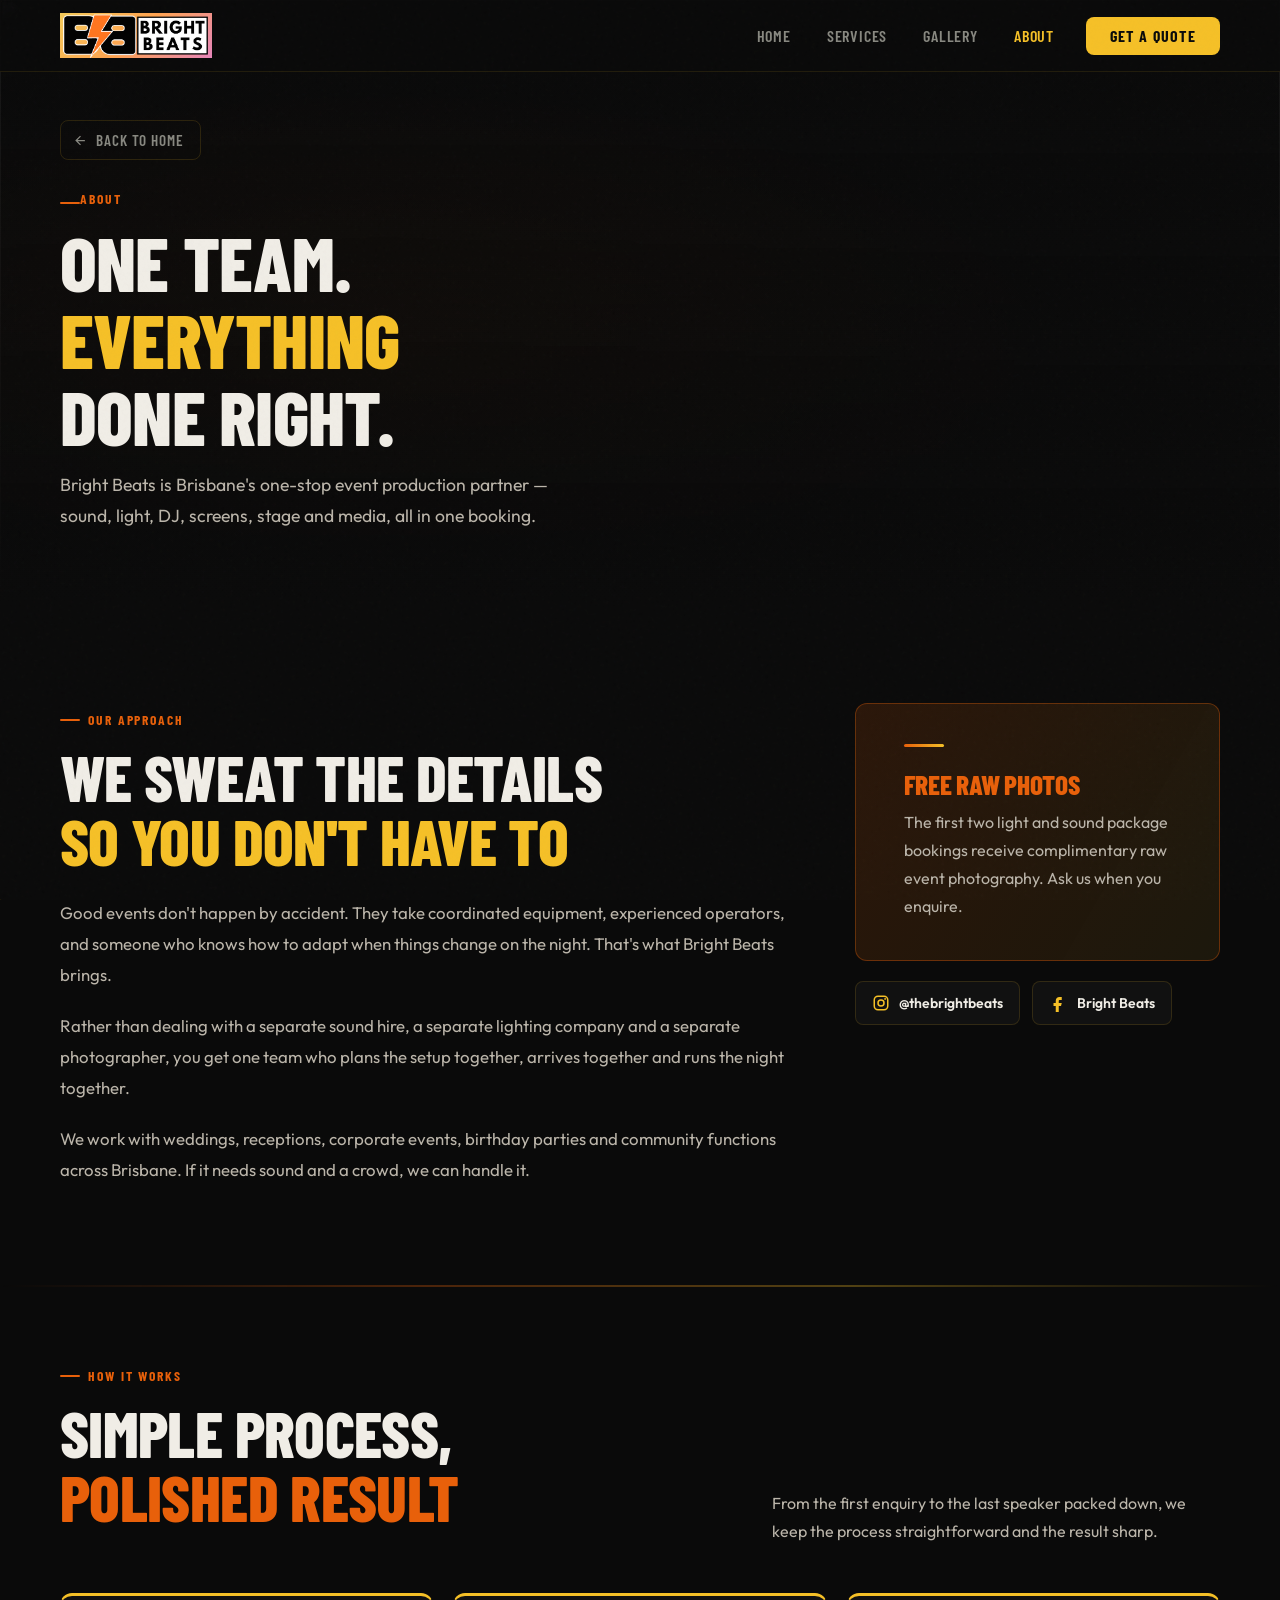
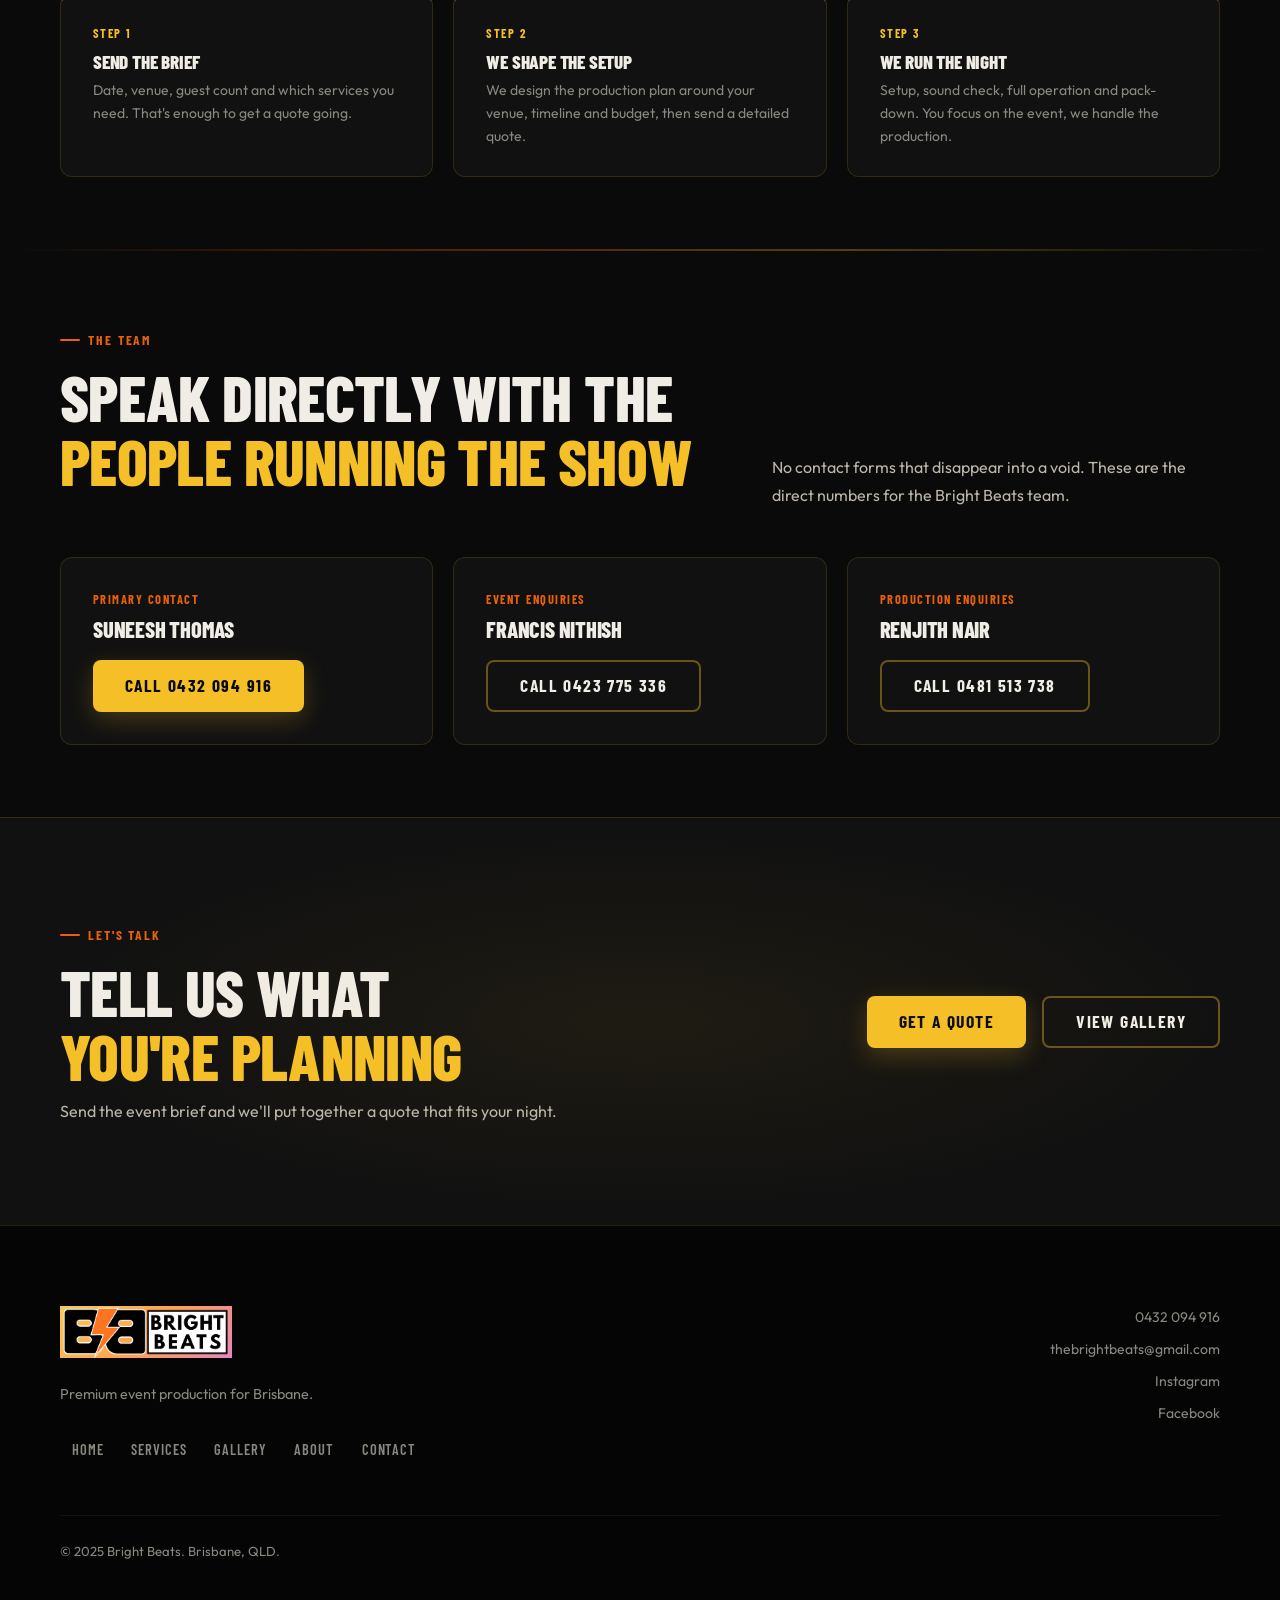
==== about/index.html @ 79ff1296 "YELLOW REVAMP" ====
<!doctype html>
<html lang="en-AU">
<head>
  <meta charset="utf-8">
  <meta name="viewport" content="width=device-width, initial-scale=1">
  <title>About | Bright Beats</title>
  <meta name="description" content="About Bright Beats — Brisbane's premium event production team for sound, lighting, DJ, LED screens, stage decoration, photo and video.">
  <meta property="og:title" content="About Bright Beats">
  <meta property="og:url" content="https://brightbeats.walterck.com/about/">
  <link rel="canonical" href="https://brightbeats.walterck.com/about/">
  <link rel="icon" href="../images/logo-square.png">
  <link rel="preconnect" href="https://fonts.googleapis.com">
  <link rel="preconnect" href="https://fonts.gstatic.com" crossorigin>
  <link href="https://fonts.googleapis.com/css2?family=Barlow+Condensed:ital,wght@0,600;0,700;0,800;1,700&family=Outfit:wght@400;500;600&display=swap" rel="stylesheet">
  <link rel="stylesheet" href="../styles.css">
</head>
<body>

  <canvas id="ambient-canvas" aria-hidden="true"></canvas>

  <nav class="site-nav" aria-label="Main navigation">
    <div class="shell nav-inner">
      <a class="nav-logo" href="/">
        <img src="../images/logo-wide.png" alt="Bright Beats" loading="eager">
      </a>
      <div class="nav-links" id="navLinks">
        <a href="/">Home</a>
        <a href="/services/">Services</a>
        <a href="/gallery/">Gallery</a>
        <a href="/about/">About</a>
        <a href="/contact/" class="nav-cta">Get a Quote</a>
      </div>
      <button class="nav-hamburger" id="navHam" aria-label="Toggle menu" aria-expanded="false" aria-controls="navLinks">
        <span></span><span></span><span></span>
      </button>
    </div>
  </nav>

  <main>

    <section class="page-hero">
      <div class="page-hero-bg">
        <!-- Stage decoration warm candlelit -->
        <img src="https://images.unsplash.com/photo-1519671482749-fd09be7ccebf?w=1920&q=80&auto=format&fit=crop" alt="" width="1920" height="1080" loading="eager">
      </div>
      <div class="shell page-hero-content">
        <a href="/" class="back-link">
          <svg viewBox="0 0 24 24" fill="none" stroke="currentColor" stroke-width="2"><path d="M19 12H5M12 5l-7 7 7 7"/></svg>
          Back to Home
        </a>
        <span class="eyebrow" style="margin-top:1.75rem; display:block;">About</span>
        <h1>One Team.<br><span class="accent-gold">Everything</span><br>Done Right.</h1>
        <p>Bright Beats is Brisbane's one-stop event production partner — sound, light, DJ, screens, stage and media, all in one booking.</p>
      </div>
    </section>

    <!-- STORY -->
    <section class="section">
      <div class="shell">
        <div style="display:grid; grid-template-columns: minmax(0,1fr) minmax(300px,0.5fr); gap:4rem; align-items:start;">
          <div class="about-story reveal">
            <span class="eyebrow">Our Approach</span>
            <h2 style="margin-bottom:1.5rem;">We Sweat the Details<br><span class="accent-gold">So You Don't Have To</span></h2>
            <p style="margin-bottom:1.25rem;">Good events don't happen by accident. They take coordinated equipment, experienced operators, and someone who knows how to adapt when things change on the night. That's what Bright Beats brings.</p>
            <p style="margin-bottom:1.25rem;">Rather than dealing with a separate sound hire, a separate lighting company and a separate photographer, you get one team who plans the setup together, arrives together and runs the night together.</p>
            <p>We work with weddings, receptions, corporate events, birthday parties and community functions across Brisbane. If it needs sound and a crowd, we can handle it.</p>
          </div>
          <div class="reveal" style="--delay:100ms">
            <div class="offer-banner">
              <div class="divider"></div>
              <h3>Free Raw Photos</h3>
              <p>The first two light and sound package bookings receive complimentary raw event photography. Ask us when you enquire.</p>
            </div>
            <div class="social-links" style="margin-top:1.25rem;">
              <a href="https://www.instagram.com/thebrightbeats/" class="social-link" target="_blank" rel="noopener">
                <svg viewBox="0 0 24 24" fill="none" stroke="currentColor" stroke-width="2"><rect x="3" y="3" width="18" height="18" rx="5"/><circle cx="12" cy="12" r="4"/><circle cx="17.5" cy="6.5" r="1.2" fill="currentColor" stroke="none"/></svg>
                @thebrightbeats
              </a>
              <a href="https://www.facebook.com/profile.php?id=61575428434276" class="social-link" target="_blank" rel="noopener">
                <svg viewBox="0 0 24 24" fill="currentColor"><path d="M14 8h3V4h-3c-3 0-5 2-5 5v3H6v4h3v8h4v-8h3l1-4h-4V9c0-.6.4-1 1-1Z"/></svg>
                Bright Beats
              </a>
            </div>
          </div>
        </div>
      </div>
    </section>

    <div class="section-strip"></div>

    <!-- HOW WE WORK -->
    <section class="section section-tight">
      <div class="shell">
        <div class="section-head reveal">
          <div>
            <span class="eyebrow">How It Works</span>
            <h2>Simple Process,<br><span class="accent-orange">Polished Result</span></h2>
          </div>
          <p>From the first enquiry to the last speaker packed down, we keep the process straightforward and the result sharp.</p>
        </div>
        <div class="brief-grid">
          <div class="brief-card reveal" style="--delay:0ms">
            <div class="label">Step 1</div>
            <h3>Send the Brief</h3>
            <p>Date, venue, guest count and which services you need. That's enough to get a quote going.</p>
          </div>
          <div class="brief-card reveal" style="--delay:80ms">
            <div class="label">Step 2</div>
            <h3>We Shape the Setup</h3>
            <p>We design the production plan around your venue, timeline and budget, then send a detailed quote.</p>
          </div>
          <div class="brief-card reveal" style="--delay:160ms">
            <div class="label">Step 3</div>
            <h3>We Run the Night</h3>
            <p>Setup, sound check, full operation and pack-down. You focus on the event, we handle the production.</p>
          </div>
        </div>
      </div>
    </section>

    <div class="section-strip"></div>

    <!-- TEAM -->
    <section class="section section-tight">
      <div class="shell">
        <div class="section-head reveal">
          <div>
            <span class="eyebrow">The Team</span>
            <h2>Speak Directly With the<br><span class="accent-gold">People Running the Show</span></h2>
          </div>
          <p>No contact forms that disappear into a void. These are the direct numbers for the Bright Beats team.</p>
        </div>
        <div class="team-grid">
          <div class="team-card reveal" style="--delay:0ms">
            <div class="label">Primary Contact</div>
            <h3>Suneesh Thomas</h3>
            <a href="tel:0432094916" class="btn btn-primary">Call 0432 094 916</a>
          </div>
          <div class="team-card reveal" style="--delay:80ms">
            <div class="label">Event Enquiries</div>
            <h3>Francis Nithish</h3>
            <a href="tel:0423775336" class="btn btn-outline">Call 0423 775 336</a>
          </div>
          <div class="team-card reveal" style="--delay:160ms">
            <div class="label">Production Enquiries</div>
            <h3>Renjith Nair</h3>
            <a href="tel:0481513738" class="btn btn-outline">Call 0481 513 738</a>
          </div>
        </div>
      </div>
    </section>

    <div class="cta-band">
      <div class="shell cta-inner reveal">
        <div>
          <span class="eyebrow">Let's Talk</span>
          <h2>Tell Us What<br><span class="accent-gold">You're Planning</span></h2>
          <p>Send the event brief and we'll put together a quote that fits your night.</p>
        </div>
        <div class="cta-actions">
          <a href="/contact/" class="btn btn-primary">Get a Quote</a>
          <a href="/gallery/" class="btn btn-outline">View Gallery</a>
        </div>
      </div>
    </div>

  </main>

  <footer class="site-footer">
    <div class="shell">
      <div class="footer-inner">
        <div>
          <div class="footer-logo-wrap">
            <img src="../images/logo-wide.png" alt="Bright Beats" loading="lazy">
          </div>
          <p class="footer-tagline">Premium event production for Brisbane.</p>
          <nav class="footer-nav" aria-label="Footer navigation">
            <a href="/">Home</a>
            <a href="/services/">Services</a>
            <a href="/gallery/">Gallery</a>
            <a href="/about/">About</a>
            <a href="/contact/">Contact</a>
          </nav>
        </div>
        <div class="footer-right">
          <a href="tel:0432094916">0432 094 916</a>
          <a href="mailto:thebrightbeats@gmail.com">thebrightbeats@gmail.com</a>
          <a href="https://www.instagram.com/thebrightbeats/" target="_blank" rel="noopener">Instagram</a>
          <a href="https://www.facebook.com/profile.php?id=61575428434276" target="_blank" rel="noopener">Facebook</a>
        </div>
      </div>
      <div class="footer-bottom">
        <p>© 2025 Bright Beats. Brisbane, QLD.</p>
      </div>
    </div>
  </footer>

  <script src="../script.js" defer></script>
</body>
</html>
---- styles.css ----
/* =========================================================
   Bright Beats — Global Styles
   Palette: near-black · gold #F5C027 · orange #E8600A · white
   Fonts: Barlow Condensed (display) + Outfit (body)
   ========================================================= */

/* ── Tokens ── */
:root {
  --bg:           #0a0a0a;
  --bg-card:      #111111;
  --bg-raised:    #1a1a1a;
  --gold:         #F5C027;
  --gold-dim:     rgba(245, 192, 39, 0.12);
  --gold-glow:    rgba(245, 192, 39, 0.22);
  --gold-mid:     rgba(245, 192, 39, 0.4);
  --orange:       #E8600A;
  --orange-dim:   rgba(232, 96, 10, 0.12);
  --orange-glow:  rgba(232, 96, 10, 0.28);
  --text:         #F0EDE6;
  --text-muted:   #888880;
  --text-light:   #BBB5AA;
  --border:       rgba(245, 192, 39, 0.14);
  --border-hi:    rgba(245, 192, 39, 0.38);
  --shadow:       0 24px 60px rgba(0, 0, 0, 0.7);
  --radius:       12px;
  --nav-h:        72px;
  color-scheme:   dark;
}

/* ── Reset ── */
*, *::before, *::after { box-sizing: border-box; margin: 0; padding: 0; }

html {
  scroll-behavior: smooth;
  overflow-x: hidden;
  scrollbar-width: thin;
  scrollbar-color: var(--gold-mid) transparent;
}
html::-webkit-scrollbar { width: 5px; }
html::-webkit-scrollbar-track { background: transparent; }
html::-webkit-scrollbar-thumb { background: var(--gold-mid); border-radius: 99px; }

body {
  min-height: 100vh;
  color: var(--text);
  background: var(--bg);
  font-family: 'Outfit', system-ui, sans-serif;
  font-size: 1rem;
  line-height: 1.6;
  -webkit-font-smoothing: antialiased;
  overflow-x: hidden;
}

img { display: block; max-width: 100%; }
a { color: inherit; text-decoration: none; }
button { font: inherit; cursor: pointer; border: none; background: none; }

/* ── Noise Texture Overlay ── */
body::before {
  content: '';
  position: fixed;
  inset: 0;
  background-image: url("data:image/svg+xml,%3Csvg viewBox='0 0 256 256' xmlns='http://www.w3.org/2000/svg'%3E%3Cfilter id='noise'%3E%3CfeTurbulence type='fractalNoise' baseFrequency='0.9' numOctaves='4' stitchTiles='stitch'/%3E%3C/filter%3E%3Crect width='100%25' height='100%25' filter='url(%23noise)' opacity='0.04'/%3E%3C/svg%3E");
  pointer-events: none;
  z-index: 9999;
  opacity: 0.5;
}

/* ── Layout ── */
.shell {
  width: min(100% - 3rem, 1160px);
  margin-inline: auto;
}

/* ── Navigation ── */
.site-nav {
  position: fixed;
  top: 0; left: 0; right: 0;
  z-index: 900;
  height: var(--nav-h);
  background: rgba(10, 10, 10, 0.85);
  backdrop-filter: blur(20px);
  -webkit-backdrop-filter: blur(20px);
  border-bottom: 1px solid rgba(245, 192, 39, 0.1);
  transition: background 0.3s, border-color 0.3s;
}
.site-nav.scrolled {
  background: rgba(10, 10, 10, 0.97);
  border-color: var(--border);
}

.nav-inner {
  height: 100%;
  display: flex;
  align-items: center;
  gap: 1.5rem;
}

.nav-logo {
  display: inline-flex;
  align-items: center;
  flex-shrink: 0;
}
.nav-logo img {
  height: 46px;
  width: auto;
  object-fit: contain;
}

.nav-links {
  display: flex;
  align-items: center;
  gap: 0.25rem;
  margin-left: auto;
}

.nav-links a {
  min-height: 38px;
  padding: 0 1rem;
  display: inline-flex;
  align-items: center;
  border-radius: 8px;
  color: var(--text-muted);
  font-family: 'Barlow Condensed', sans-serif;
  font-size: 1rem;
  font-weight: 600;
  letter-spacing: 0.05em;
  text-transform: uppercase;
  transition: color 0.2s, background 0.2s;
}
.nav-links a:hover { color: var(--gold); background: var(--gold-dim); }
.nav-links a.active { color: var(--gold); }

.nav-cta {
  margin-left: 0.75rem !important;
  display: inline-flex !important;
  align-items: center !important;
  min-height: 40px;
  padding: 0 1.5rem !important;
  border-radius: 8px !important;
  background: var(--gold) !important;
  color: #0a0a0a !important;
  font-family: 'Barlow Condensed', sans-serif !important;
  font-size: 1rem !important;
  font-weight: 700 !important;
  letter-spacing: 0.08em !important;
  text-transform: uppercase !important;
  transition: transform 0.15s, box-shadow 0.2s !important;
  white-space: nowrap;
  flex-shrink: 0;
}
.nav-cta:hover {
  transform: translateY(-1px) !important;
  box-shadow: 0 6px 20px var(--gold-glow) !important;
  background: var(--gold) !important;
  color: #0a0a0a !important;
}

/* ── Hamburger ── */
.nav-hamburger {
  display: none;
  flex-direction: column;
  gap: 5px;
  width: 38px;
  height: 38px;
  align-items: center;
  justify-content: center;
  border-radius: 8px;
  border: 1px solid var(--border);
  margin-left: auto;
}
.nav-hamburger span {
  display: block;
  width: 18px; height: 1.5px;
  background: var(--text);
  border-radius: 99px;
  transition: transform 0.2s, opacity 0.2s;
}
.nav-hamburger[aria-expanded="true"] span:nth-child(1) { transform: rotate(45deg) translate(4.5px, 4.5px); }
.nav-hamburger[aria-expanded="true"] span:nth-child(2) { opacity: 0; }
.nav-hamburger[aria-expanded="true"] span:nth-child(3) { transform: rotate(-45deg) translate(4.5px, -4.5px); }

/* ── Buttons ── */
.btn {
  display: inline-flex;
  align-items: center;
  justify-content: center;
  gap: 0.5rem;
  min-height: 52px;
  padding: 0 2rem;
  border-radius: 8px;
  font-family: 'Barlow Condensed', sans-serif;
  font-weight: 700;
  font-size: 1.1rem;
  letter-spacing: 0.08em;
  text-transform: uppercase;
  line-height: 1;
  transition: transform 0.15s, box-shadow 0.2s, background 0.2s, border-color 0.2s;
  cursor: pointer;
}
.btn:hover { transform: translateY(-2px); }
.btn-primary {
  background: var(--gold);
  color: #0a0a0a;
  box-shadow: 0 8px 24px var(--gold-glow);
}
.btn-primary:hover {
  box-shadow: 0 14px 36px rgba(245, 192, 39, 0.4);
}
.btn-orange {
  background: var(--orange);
  color: #fff;
  box-shadow: 0 8px 24px var(--orange-glow);
}
.btn-orange:hover {
  box-shadow: 0 14px 36px rgba(232, 96, 10, 0.45);
}
.btn-outline {
  border: 2px solid var(--border-hi);
  color: var(--text);
  background: transparent;
}
.btn-outline:hover {
  background: var(--gold-dim);
  border-color: var(--gold);
  color: var(--gold);
}
.btn-sm { min-height: 42px; padding: 0 1.25rem; font-size: 0.95rem; }

/* ── Back link ── */
.back-link {
  display: inline-flex;
  align-items: center;
  gap: 0.5rem;
  min-height: 40px;
  padding: 0 1rem 0 0.75rem;
  border-radius: 8px;
  border: 1px solid var(--border);
  color: var(--text-muted);
  font-family: 'Barlow Condensed', sans-serif;
  font-size: 0.95rem;
  font-weight: 600;
  letter-spacing: 0.06em;
  text-transform: uppercase;
  transition: all 0.2s;
  width: fit-content;
}
.back-link svg { width: 15px; height: 15px; flex-shrink: 0; }
.back-link:hover { border-color: var(--gold); color: var(--gold); background: var(--gold-dim); transform: translateX(-2px); }

/* ── Eyebrow ── */
.eyebrow {
  display: inline-flex;
  align-items: center;
  gap: 0.5rem;
  color: var(--orange);
  font-family: 'Barlow Condensed', sans-serif;
  font-size: 0.85rem;
  font-weight: 700;
  letter-spacing: 0.14em;
  text-transform: uppercase;
  margin-bottom: 0.85rem;
}
.eyebrow::before {
  content: '';
  display: inline-block;
  width: 20px; height: 2px;
  background: var(--orange);
  border-radius: 99px;
  flex-shrink: 0;
}

/* ── Section ── */
.section { padding: 100px 0; position: relative; z-index: 1; }
.section-tight { padding: 72px 0; }

.section-head {
  display: grid;
  grid-template-columns: minmax(0, 1.2fr) minmax(260px, 0.8fr);
  gap: 2.5rem;
  align-items: end;
  margin-bottom: 3rem;
}
.section-head p {
  color: var(--text-light);
  font-size: 1rem;
  line-height: 1.75;
  margin-bottom: 0;
}

/* ── Typography ── */
h1, h2, h3 {
  font-family: 'Barlow Condensed', sans-serif;
  font-weight: 800;
  line-height: 1;
  text-transform: uppercase;
  letter-spacing: -0.01em;
}
h1 { font-size: clamp(3.2rem, 8vw + 0.5rem, 7rem); }
h2 { font-size: clamp(2.2rem, 4.5vw + 0.5rem, 4rem); margin-bottom: 1rem; }
h3 { font-size: 1.4rem; margin-bottom: 0.5rem; }
p { color: var(--text-light); line-height: 1.75; }

/* ── Gold accent text ── */
.accent-gold { color: var(--gold); }
.accent-orange { color: var(--orange); }

/* ── Grids ── */
.grid-2 { display: grid; grid-template-columns: repeat(2, 1fr); gap: 1.5rem; }
.grid-3 { display: grid; grid-template-columns: repeat(3, 1fr); gap: 1.5rem; }

/* ── Card base ── */
.card {
  padding: 2rem;
  background: var(--bg-card);
  border: 1px solid var(--border);
  border-radius: var(--radius);
  transition: border-color 0.25s, transform 0.25s, box-shadow 0.25s;
  position: relative;
  overflow: hidden;
}
.card:hover {
  border-color: var(--border-hi);
  box-shadow: 0 16px 48px rgba(0,0,0,0.5), inset 0 1px 0 rgba(245,192,39,0.08);
}

/* ── Stat Cards ── */
.stat-card {
  padding: 2rem 2rem 2rem;
  background: var(--bg-card);
  border: 1px solid var(--border);
  border-radius: var(--radius);
  transition: border-color 0.2s, transform 0.2s;
}
.stat-card:hover { border-color: var(--gold-mid); transform: translateY(-3px); }
.stat-card strong {
  display: block;
  font-family: 'Barlow Condensed', sans-serif;
  font-size: clamp(2.4rem, 4.5vw, 3.5rem);
  font-weight: 800;
  color: var(--gold);
  line-height: 1;
  margin-bottom: 0.4rem;
  letter-spacing: -0.02em;
}
.stat-card span {
  display: block;
  color: var(--text-muted);
  font-family: 'Barlow Condensed', sans-serif;
  font-size: 0.8rem;
  font-weight: 700;
  text-transform: uppercase;
  letter-spacing: 0.1em;
  margin-bottom: 0.75rem;
}
.stat-card p { font-size: 0.9rem; color: var(--text-muted); margin: 0; }

/* ── Service Cards ── */
.service-cards { display: grid; grid-template-columns: repeat(3, 1fr); gap: 1.25rem; }

.service-card {
  position: relative;
  overflow: hidden;
  border-radius: var(--radius);
  border: 1px solid var(--border);
  background: var(--bg-card);
  transition: border-color 0.25s, transform 0.25s, box-shadow 0.25s;
}
.service-card:hover {
  border-color: var(--gold-mid);
  box-shadow: 0 16px 48px rgba(0,0,0,0.5);
  transform: translateY(-3px);
}
.service-card-img {
  width: 100%;
  aspect-ratio: 16/9;
  object-fit: cover;
  display: block;
  filter: brightness(0.65) saturate(0.7);
  transition: filter 0.35s, transform 0.5s;
}
.service-card:hover .service-card-img { filter: brightness(0.8) saturate(1); transform: scale(1.04); }
.service-card-body { padding: 1.25rem 1.5rem 1.75rem; }
.service-card-tag {
  display: inline-block;
  padding: 0.2rem 0.7rem;
  border-radius: 4px;
  background: var(--gold-dim);
  border: 1px solid rgba(245,192,39,0.2);
  color: var(--gold);
  font-family: 'Barlow Condensed', sans-serif;
  font-size: 0.78rem;
  font-weight: 700;
  letter-spacing: 0.1em;
  text-transform: uppercase;
  margin-bottom: 0.75rem;
}
.service-card h3 { color: var(--text); font-size: 1.25rem; margin-bottom: 0.4rem; }
.service-card p { font-size: 0.875rem; color: var(--text-muted); line-height: 1.65; margin: 0; }

/* ── Offer banner ── */
.offer-banner {
  padding: 2.5rem 3rem;
  background: linear-gradient(120deg, rgba(232, 96, 10, 0.15), rgba(245, 192, 39, 0.08));
  border: 1px solid rgba(232, 96, 10, 0.35);
  border-radius: var(--radius);
}
.offer-banner h3 {
  color: var(--orange);
  font-size: 1.7rem;
  margin-bottom: 0.6rem;
}
.offer-banner p { color: var(--text-light); margin: 0; }

/* ── Social links ── */
.social-links { display: flex; gap: 0.75rem; flex-wrap: wrap; }
.social-link {
  display: inline-flex;
  align-items: center;
  gap: 0.6rem;
  min-height: 44px;
  padding: 0.5rem 1rem;
  border-radius: 8px;
  border: 1px solid var(--border);
  color: var(--text);
  font-size: 0.875rem;
  font-weight: 600;
  transition: all 0.2s;
  background: var(--bg-card);
}
.social-link svg { width: 18px; height: 18px; color: var(--gold); flex-shrink: 0; }
.social-link:hover { border-color: var(--gold); background: var(--gold-dim); transform: translateY(-2px); }

/* ── CTA Band ── */
.cta-band {
  padding: 100px 0;
  border-top: 1px solid var(--border);
  position: relative;
  z-index: 1;
  background: var(--bg-card);
}
.cta-band::before {
  content: '';
  position: absolute;
  inset: 0;
  background: radial-gradient(ellipse at 50% 50%, rgba(245, 192, 39, 0.06), transparent 65%);
  pointer-events: none;
}
.cta-inner {
  display: grid;
  grid-template-columns: 1fr auto;
  gap: 2rem;
  align-items: center;
}
.cta-inner h2 { margin-bottom: 0.6rem; }
.cta-inner p { color: var(--text-light); margin: 0; max-width: 540px; }
.cta-actions { display: flex; gap: 1rem; flex-wrap: wrap; align-items: center; }

/* ── Hero ── */
.hero {
  position: relative;
  min-height: 100svh;
  display: flex;
  align-items: center;
  padding-top: var(--nav-h);
  overflow: hidden;
}
.hero-bg {
  position: absolute;
  inset: 0;
  z-index: 0;
}
.hero-bg img {
  width: 100%;
  height: 100%;
  object-fit: cover;
  filter: brightness(0.2) saturate(0.6);
}
.hero-bg::after {
  content: '';
  position: absolute;
  inset: 0;
  background:
    linear-gradient(180deg, rgba(10,10,10,0.3) 0%, rgba(10,10,10,0.7) 50%, var(--bg) 100%),
    radial-gradient(ellipse at 20% 50%, rgba(232,96,10,0.12), transparent 60%),
    radial-gradient(ellipse at 80% 80%, rgba(245,192,39,0.08), transparent 55%);
}
.hero-content {
  position: relative;
  z-index: 1;
  padding: 4rem 0 5rem;
}
.hero h1 { margin-bottom: 1.25rem; max-width: 18ch; }
.hero h1 .accent-gold { color: var(--gold); }
.hero h1 .accent-orange { color: var(--orange); }
.hero-sub {
  font-family: 'Outfit', sans-serif;
  font-size: clamp(1rem, 1.8vw + 0.25rem, 1.2rem);
  color: var(--text-light);
  max-width: 520px;
  line-height: 1.75;
  margin-bottom: 2.5rem;
}
.hero-actions { display: flex; gap: 1rem; flex-wrap: wrap; align-items: center; }

/* ── Page Hero (subpages) ── */
.page-hero {
  position: relative;
  min-height: 480px;
  display: flex;
  align-items: flex-end;
  padding-top: var(--nav-h);
  overflow: hidden;
}
.page-hero-bg { position: absolute; inset: 0; z-index: 0; }
.page-hero-bg img { width: 100%; height: 100%; object-fit: cover; filter: brightness(0.18) saturate(0.6); }
.page-hero-bg::after {
  content: '';
  position: absolute;
  inset: 0;
  background:
    linear-gradient(180deg, rgba(10,10,10,0.45) 0%, rgba(10,10,10,0.75) 50%, var(--bg) 100%),
    radial-gradient(ellipse at 30% 60%, rgba(232,96,10,0.1), transparent 55%);
}
.page-hero-content {
  position: relative;
  z-index: 1;
  padding: 3rem 0 4.5rem;
}
.page-hero h1 { font-size: clamp(2.6rem, 6vw, 5rem); margin-bottom: 1rem; }
.page-hero p { font-size: 1.1rem; color: var(--text-light); max-width: 540px; margin: 0; }

/* ── Horizontal gold rule accent ── */
.gold-rule {
  width: 48px;
  height: 3px;
  background: linear-gradient(90deg, var(--orange), var(--gold));
  border-radius: 99px;
  margin-bottom: 1.5rem;
}

/* ── Package grid ── */
.package-grid { display: grid; grid-template-columns: repeat(3, 1fr); gap: 1.5rem; }

.package-card {
  padding: 2.25rem;
  background: var(--bg-card);
  border: 1px solid var(--border);
  border-radius: var(--radius);
  display: flex;
  flex-direction: column;
  transition: border-color 0.25s, transform 0.25s, box-shadow 0.25s;
}
.package-card:hover { border-color: var(--gold-mid); transform: translateY(-4px); box-shadow: 0 20px 50px rgba(0,0,0,0.5); }
.package-card.featured {
  border-color: var(--gold-mid);
  background: linear-gradient(160deg, rgba(245,192,39,0.09), var(--bg-card));
  box-shadow: 0 0 0 1px rgba(245,192,39,0.12) inset;
}
.package-label {
  font-family: 'Barlow Condensed', sans-serif;
  color: var(--orange);
  font-size: 0.8rem;
  font-weight: 700;
  letter-spacing: 0.12em;
  text-transform: uppercase;
  margin-bottom: 0.75rem;
}
.package-name {
  font-family: 'Barlow Condensed', sans-serif;
  font-weight: 800;
  font-size: 2rem;
  color: var(--text);
  text-transform: uppercase;
  letter-spacing: -0.01em;
  margin-bottom: 0.4rem;
}
.package-price {
  font-family: 'Barlow Condensed', sans-serif;
  font-size: clamp(1.8rem, 2.8vw, 2.5rem);
  font-weight: 800;
  color: var(--gold);
  line-height: 1;
  margin: 0.75rem 0 1rem;
  letter-spacing: -0.02em;
}
.package-card p { font-size: 0.9rem; color: var(--text-muted); margin-bottom: 1.5rem; line-height: 1.65; }
.package-card ul { list-style: none; display: grid; gap: 0.65rem; margin-bottom: 2rem; }
.package-card li {
  position: relative;
  padding-left: 1.3rem;
  font-size: 0.9rem;
  color: var(--text-light);
  line-height: 1.5;
}
.package-card li::before {
  content: '';
  position: absolute;
  left: 0; top: 0.55em;
  width: 7px; height: 7px;
  border-radius: 50%;
  background: var(--gold);
  box-shadow: 0 0 6px var(--gold-glow);
}
.package-card .btn { margin-top: auto; }

/* ── Gallery ── */
.gallery-grid {
  display: grid;
  grid-template-columns: repeat(3, 1fr);
  gap: 1rem;
}
.gallery-item {
  position: relative;
  overflow: hidden;
  border-radius: var(--radius);
  border: 1px solid var(--border);
  cursor: pointer;
  background: var(--bg-card);
}
.gallery-item.wide { grid-column: span 2; }
.gallery-item.tall { grid-row: span 2; }
.gallery-item img {
  width: 100%;
  height: 100%;
  object-fit: cover;
  aspect-ratio: 4/3;
  display: block;
  transition: transform 0.5s, filter 0.3s;
  filter: brightness(0.8) saturate(0.8);
}
.gallery-item.wide img { aspect-ratio: 16/7; }
.gallery-item.tall img { aspect-ratio: 3/5; }
.gallery-item:hover img { transform: scale(1.05); filter: brightness(1) saturate(1.1); }
.gallery-item-cap {
  position: absolute;
  bottom: 0; left: 0; right: 0;
  padding: 2rem 1.25rem 1rem;
  background: linear-gradient(0deg, rgba(10,10,10,0.92), transparent);
  opacity: 0;
  transform: translateY(8px);
  transition: opacity 0.3s, transform 0.3s;
}
.gallery-item:hover .gallery-item-cap { opacity: 1; transform: none; }
.gallery-item-cap strong { color: var(--text); font-size: 0.95rem; display: block; font-family: 'Barlow Condensed', sans-serif; font-weight: 700; text-transform: uppercase; letter-spacing: 0.06em; }
.gallery-item-cap span { color: var(--text-muted); font-size: 0.8rem; }

/* ── Lightbox ── */
.lightbox {
  position: fixed;
  inset: 0;
  z-index: 9999;
  display: flex;
  align-items: center;
  justify-content: center;
  padding: 1.5rem;
  background: rgba(0,0,0,0.92);
  backdrop-filter: blur(16px);
}
.lightbox[hidden] { display: none; }
.lightbox-inner {
  position: relative;
  max-width: 960px;
  width: 100%;
  border-radius: var(--radius);
  overflow: hidden;
  border: 1px solid var(--border);
}
.lightbox-inner img { width: 100%; max-height: 80vh; object-fit: contain; background: var(--bg-card); }
.lightbox-close {
  position: absolute;
  top: 0.75rem; right: 0.75rem;
  width: 36px; height: 36px;
  display: flex; align-items: center; justify-content: center;
  border-radius: 8px;
  background: rgba(10,10,10,0.9);
  border: 1px solid var(--border);
  color: var(--text);
  font-size: 1.2rem;
  cursor: pointer;
  transition: background 0.2s, border-color 0.2s;
}
.lightbox-close:hover { background: var(--gold-dim); border-color: var(--gold); }

/* ── Contact grid / form ── */
.contact-grid {
  display: grid;
  grid-template-columns: minmax(280px, 0.45fr) 1fr;
  gap: 2.5rem;
  align-items: start;
}
.contact-info { display: grid; gap: 1rem; }
.contact-card {
  padding: 1.5rem 1.75rem;
  background: var(--bg-card);
  border: 1px solid var(--border);
  border-radius: var(--radius);
  transition: border-color 0.2s;
}
.contact-card:hover { border-color: var(--gold-mid); }
.contact-card .label {
  font-family: 'Barlow Condensed', sans-serif;
  color: var(--orange);
  font-size: 0.78rem;
  font-weight: 700;
  letter-spacing: 0.12em;
  text-transform: uppercase;
  margin-bottom: 0.4rem;
}
.contact-card h3 { color: var(--text); font-size: 1.1rem; margin-bottom: 0.3rem; }
.contact-card a { color: var(--text-light); font-size: 0.9rem; transition: color 0.2s; }
.contact-card a:hover { color: var(--gold); }
.contact-phone { font-family: 'Barlow Condensed', sans-serif; font-size: 1.7rem !important; font-weight: 800 !important; color: var(--text) !important; display: block; margin-bottom: 0.75rem; }

.quote-form {
  padding: 2.75rem;
  background: var(--bg-card);
  border: 1px solid var(--border-hi);
  border-radius: var(--radius);
}
.quote-form h2 { font-size: clamp(1.8rem, 3vw, 2.8rem); margin-bottom: 0.6rem; }
.quote-form > p { color: var(--text-light); margin-bottom: 2rem; }

.form-grid { display: grid; grid-template-columns: 1fr 1fr; gap: 1rem; }
.form-field { display: grid; gap: 0.4rem; }
.form-field label {
  font-family: 'Barlow Condensed', sans-serif;
  font-size: 0.85rem;
  font-weight: 700;
  color: var(--text-muted);
  letter-spacing: 0.08em;
  text-transform: uppercase;
}
.form-field input,
.form-field select,
.form-field textarea {
  width: 100%;
  min-height: 48px;
  padding: 0.8rem 1rem;
  background: rgba(255,255,255,0.03);
  border: 1px solid rgba(245,192,39,0.15);
  border-radius: 8px;
  color: var(--text);
  font-family: 'Outfit', sans-serif;
  font-size: 0.9rem;
  transition: border-color 0.2s, box-shadow 0.2s;
  outline: none;
}
.form-field input:focus,
.form-field select:focus,
.form-field textarea:focus {
  border-color: var(--gold);
  box-shadow: 0 0 0 3px rgba(245,192,39,0.1);
}
.form-field textarea { min-height: 120px; resize: vertical; }
.form-field select option { background: #111; }

.form-services {
  margin-top: 1.5rem;
  padding: 1.5rem;
  border: 1px solid var(--border);
  border-radius: 8px;
  background: rgba(255,255,255,0.02);
}
.form-services legend {
  padding: 0 0.5rem;
  font-family: 'Barlow Condensed', sans-serif;
  font-size: 0.85rem;
  font-weight: 700;
  color: var(--text-muted);
  letter-spacing: 0.08em;
  text-transform: uppercase;
}
.checkbox-grid {
  display: grid;
  grid-template-columns: repeat(2, 1fr);
  gap: 0.6rem;
  margin-top: 1rem;
}
.checkbox-grid label {
  display: flex;
  align-items: center;
  gap: 0.5rem;
  font-size: 0.9rem;
  color: var(--text-light);
  cursor: pointer;
}
.checkbox-grid input[type="checkbox"] {
  width: 16px; min-height: 16px;
  accent-color: var(--gold);
}
.form-submit-row { margin-top: 2rem; display: flex; gap: 1rem; align-items: center; flex-wrap: wrap; }
.form-note { font-size: 0.82rem; color: var(--text-muted); flex: 1; min-width: 200px; }

/* ── Team / About ── */
.team-grid { display: grid; grid-template-columns: repeat(3, 1fr); gap: 1.25rem; }
.team-card {
  padding: 2rem;
  background: var(--bg-card);
  border: 1px solid var(--border);
  border-radius: var(--radius);
  transition: border-color 0.2s, transform 0.2s;
}
.team-card:hover { border-color: var(--gold-mid); transform: translateY(-3px); }
.team-card .label {
  font-family: 'Barlow Condensed', sans-serif;
  color: var(--orange);
  font-size: 0.78rem;
  font-weight: 700;
  letter-spacing: 0.12em;
  text-transform: uppercase;
  margin-bottom: 0.5rem;
}
.team-card h3 { color: var(--text); margin-bottom: 1.25rem; }

.brief-grid { display: grid; grid-template-columns: repeat(3, 1fr); gap: 1.25rem; }
.brief-card {
  padding: 1.75rem 2rem;
  background: var(--bg-card);
  border: 1px solid var(--border);
  border-radius: var(--radius);
  border-top: 3px solid var(--gold);
  transition: border-color 0.2s, transform 0.2s;
}
.brief-card:hover { transform: translateY(-3px); }
.brief-card .label {
  font-family: 'Barlow Condensed', sans-serif;
  color: var(--gold);
  font-size: 0.78rem;
  font-weight: 700;
  letter-spacing: 0.12em;
  text-transform: uppercase;
  margin-bottom: 0.5rem;
}
.brief-card h3 { color: var(--text); font-size: 1.2rem; margin-bottom: 0.5rem; }
.brief-card p { font-size: 0.875rem; color: var(--text-muted); margin: 0; line-height: 1.65; }

/* ── About story ── */
.about-story p { color: var(--text-light); font-size: 1.05rem; line-height: 1.85; }

/* ── Divider ── */
.divider {
  width: 40px;
  height: 3px;
  background: linear-gradient(90deg, var(--orange), var(--gold));
  border-radius: 99px;
  margin-bottom: 1.5rem;
}

/* ── Footer ── */
.site-footer {
  padding: 5rem 0 2.5rem;
  border-top: 1px solid var(--border);
  background: #050505;
  position: relative;
  z-index: 1;
}
.footer-inner {
  display: grid;
  grid-template-columns: minmax(0, 1fr) auto;
  gap: 3rem;
  align-items: start;
  margin-bottom: 3rem;
}
.footer-logo-wrap {
  display: inline-flex;
  align-items: center;
  margin-bottom: 1.5rem;
}
.footer-logo-wrap img { height: 52px; width: auto; }
.footer-tagline { color: var(--text-muted); font-size: 0.9rem; margin-bottom: 1.5rem; }
.footer-nav { display: flex; flex-wrap: wrap; gap: 0.25rem; }
.footer-nav a {
  padding: 0.4rem 0.75rem;
  border-radius: 6px;
  color: var(--text-muted);
  font-family: 'Barlow Condensed', sans-serif;
  font-size: 0.9rem;
  font-weight: 600;
  letter-spacing: 0.06em;
  text-transform: uppercase;
  transition: color 0.2s, background 0.2s;
}
.footer-nav a:hover { color: var(--gold); background: var(--gold-dim); }
.footer-right { display: grid; gap: 0.6rem; text-align: right; }
.footer-right a { color: var(--text-muted); font-size: 0.875rem; transition: color 0.2s; }
.footer-right a:hover { color: var(--gold); }
.footer-bottom {
  padding-top: 1.5rem;
  border-top: 1px solid rgba(245,192,39,0.06);
  display: flex;
  justify-content: space-between;
  align-items: center;
  gap: 1rem;
  flex-wrap: wrap;
}
.footer-bottom p { font-size: 0.82rem; color: var(--text-muted); margin: 0; }

/* ── Reveal animations ── */
.reveal {
  opacity: 0;
  transform: translateY(28px);
  transition:
    opacity 0.55s cubic-bezier(0.22, 1, 0.36, 1),
    transform 0.65s cubic-bezier(0.22, 1, 0.36, 1);
  transition-delay: var(--delay, 0ms);
}
.reveal.visible { opacity: 1; transform: none; }

/* ── Ambient Canvas ── */
#ambient-canvas {
  position: fixed;
  inset: 0;
  width: 100%;
  height: 100%;
  pointer-events: none;
  z-index: 0;
  opacity: 0.45;
}

/* ── Section separator strip ── */
.section-strip {
  height: 2px;
  background: linear-gradient(90deg, transparent, var(--orange), var(--gold), transparent);
  opacity: 0.3;
  margin: 0;
}

/* ── Responsive ── */
@media (max-width: 1024px) {
  .service-cards { grid-template-columns: repeat(2, 1fr); }
  .package-grid { grid-template-columns: 1fr; max-width: 520px; margin-inline: auto; }
  .gallery-grid { grid-template-columns: repeat(2, 1fr); }
  .gallery-item.wide { grid-column: span 2; }
  .gallery-item.tall { grid-row: auto; }
  .gallery-item.tall img { aspect-ratio: 4/3; }
  .contact-grid { grid-template-columns: 1fr; }
  .team-grid, .brief-grid, .grid-3 { grid-template-columns: repeat(2, 1fr); }
  .cta-inner { grid-template-columns: 1fr; }
  .section-head { grid-template-columns: 1fr; }
}

@media (max-width: 768px) {
  :root { --nav-h: 64px; }

  .shell { width: min(100% - 2rem, 100%); }

  .nav-links, .nav-cta { display: none !important; }
  .nav-hamburger { display: flex; }

  .nav-links.open {
    display: flex !important;
    flex-direction: column;
    position: fixed;
    top: var(--nav-h); left: 0; right: 0;
    background: rgba(10,10,10,0.98);
    backdrop-filter: blur(20px);
    padding: 1.25rem 1.5rem 2rem;
    border-bottom: 1px solid var(--border);
    z-index: 899;
    gap: 0.25rem;
  }
  .nav-links.open a {
    padding: 0.75rem 1rem;
    border-radius: 8px;
    font-size: 1.1rem;
  }
  .nav-links.open .nav-cta {
    display: inline-flex !important;
    margin-left: 0 !important;
    margin-top: 0.75rem;
    min-height: 48px;
    justify-content: center;
    background: var(--gold) !important;
    color: #0a0a0a !important;
  }

  h1 { font-size: clamp(2.6rem, 10vw, 4rem); }
  h2 { font-size: clamp(1.9rem, 7vw, 2.8rem); }

  .service-cards { grid-template-columns: 1fr; }
  .package-grid { grid-template-columns: 1fr; max-width: 100%; }
  .gallery-grid { grid-template-columns: 1fr; }
  .gallery-item.wide { grid-column: auto; }
  .gallery-item img, .gallery-item.wide img { aspect-ratio: 4/3; }
  .team-grid, .brief-grid, .grid-3, .grid-2 { grid-template-columns: 1fr; }
  .form-grid { grid-template-columns: 1fr; }
  .checkbox-grid { grid-template-columns: 1fr; }
  .footer-inner { grid-template-columns: 1fr; }
  .footer-right { text-align: left; }
  .footer-bottom { flex-direction: column; align-items: flex-start; }
  .section { padding: 72px 0; }
  .section-tight { padding: 56px 0; }
  .cta-band { padding: 72px 0; }
  #ambient-canvas { display: none; }
}

@media (prefers-reduced-motion: reduce) {
  *, *::before, *::after {
    animation-duration: 0.01ms !important;
    transition-duration: 0.01ms !important;
  }
  .reveal { opacity: 1; transform: none; }
}
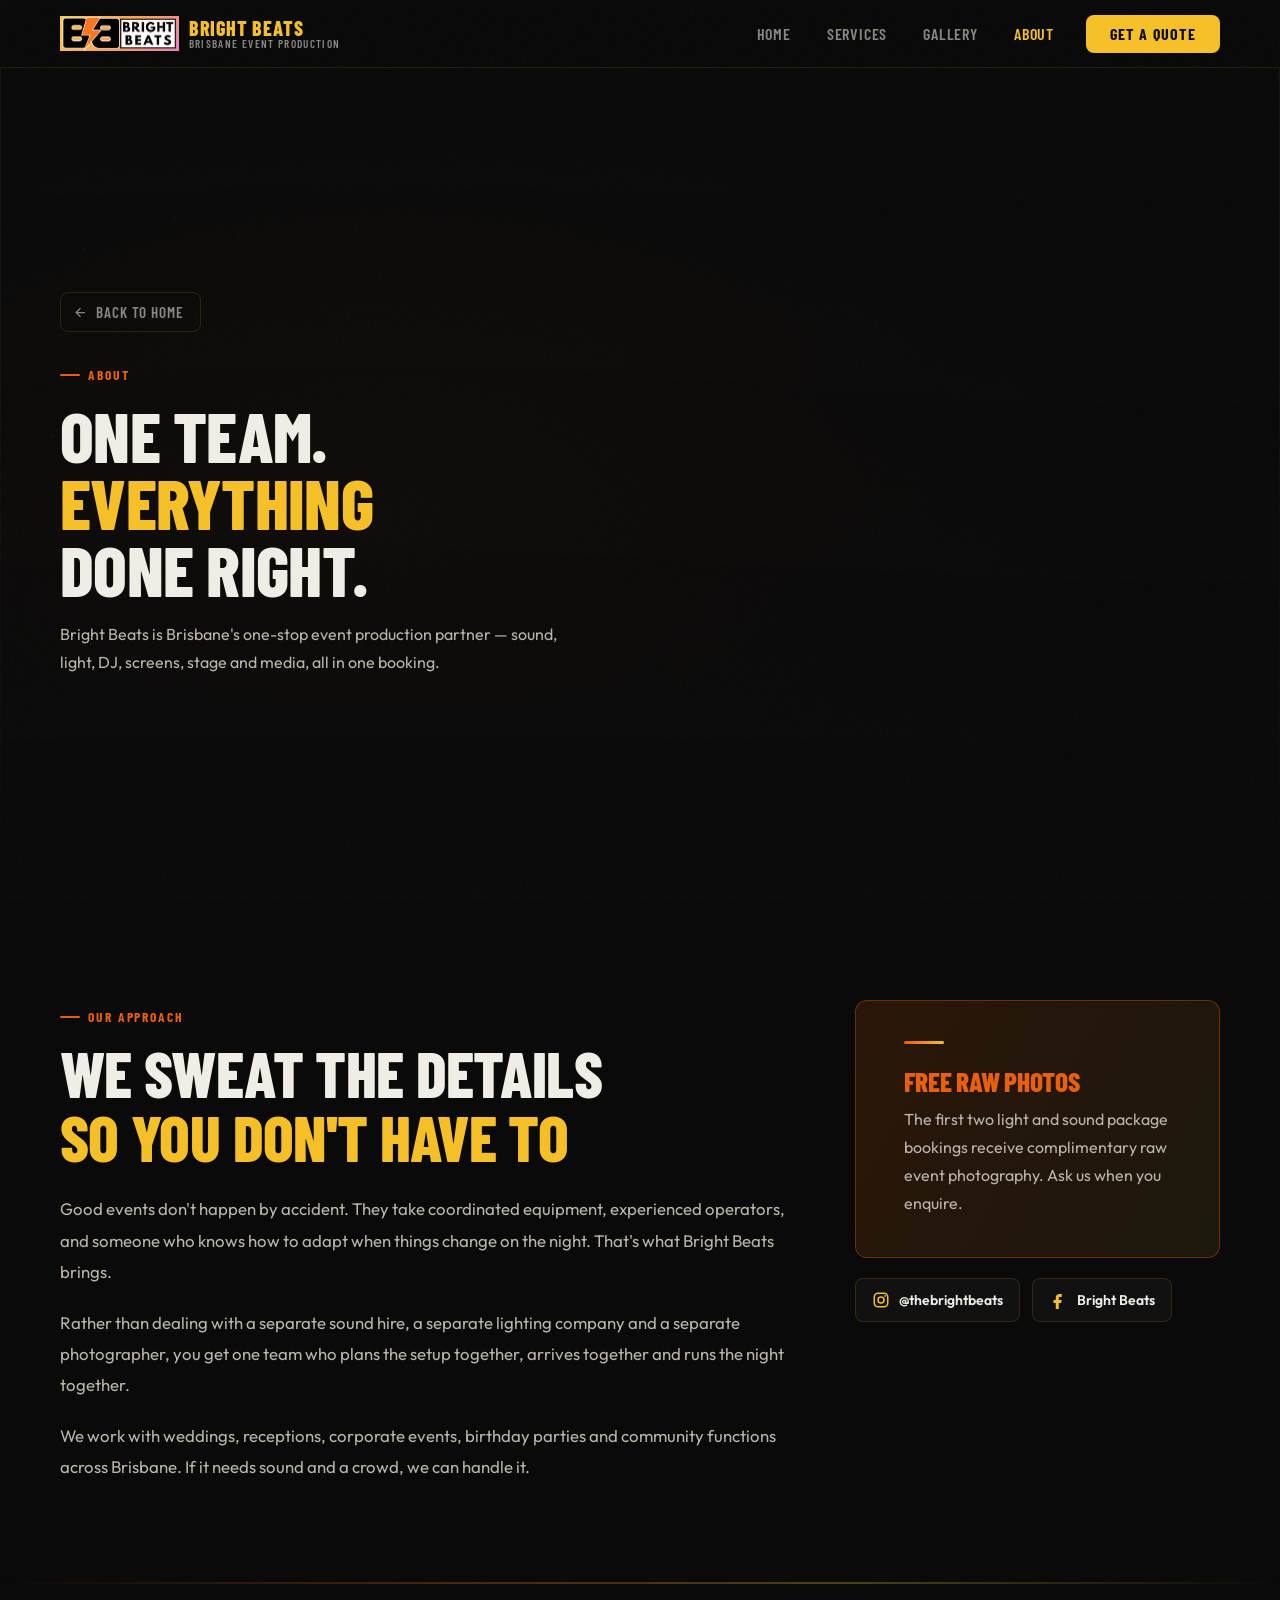
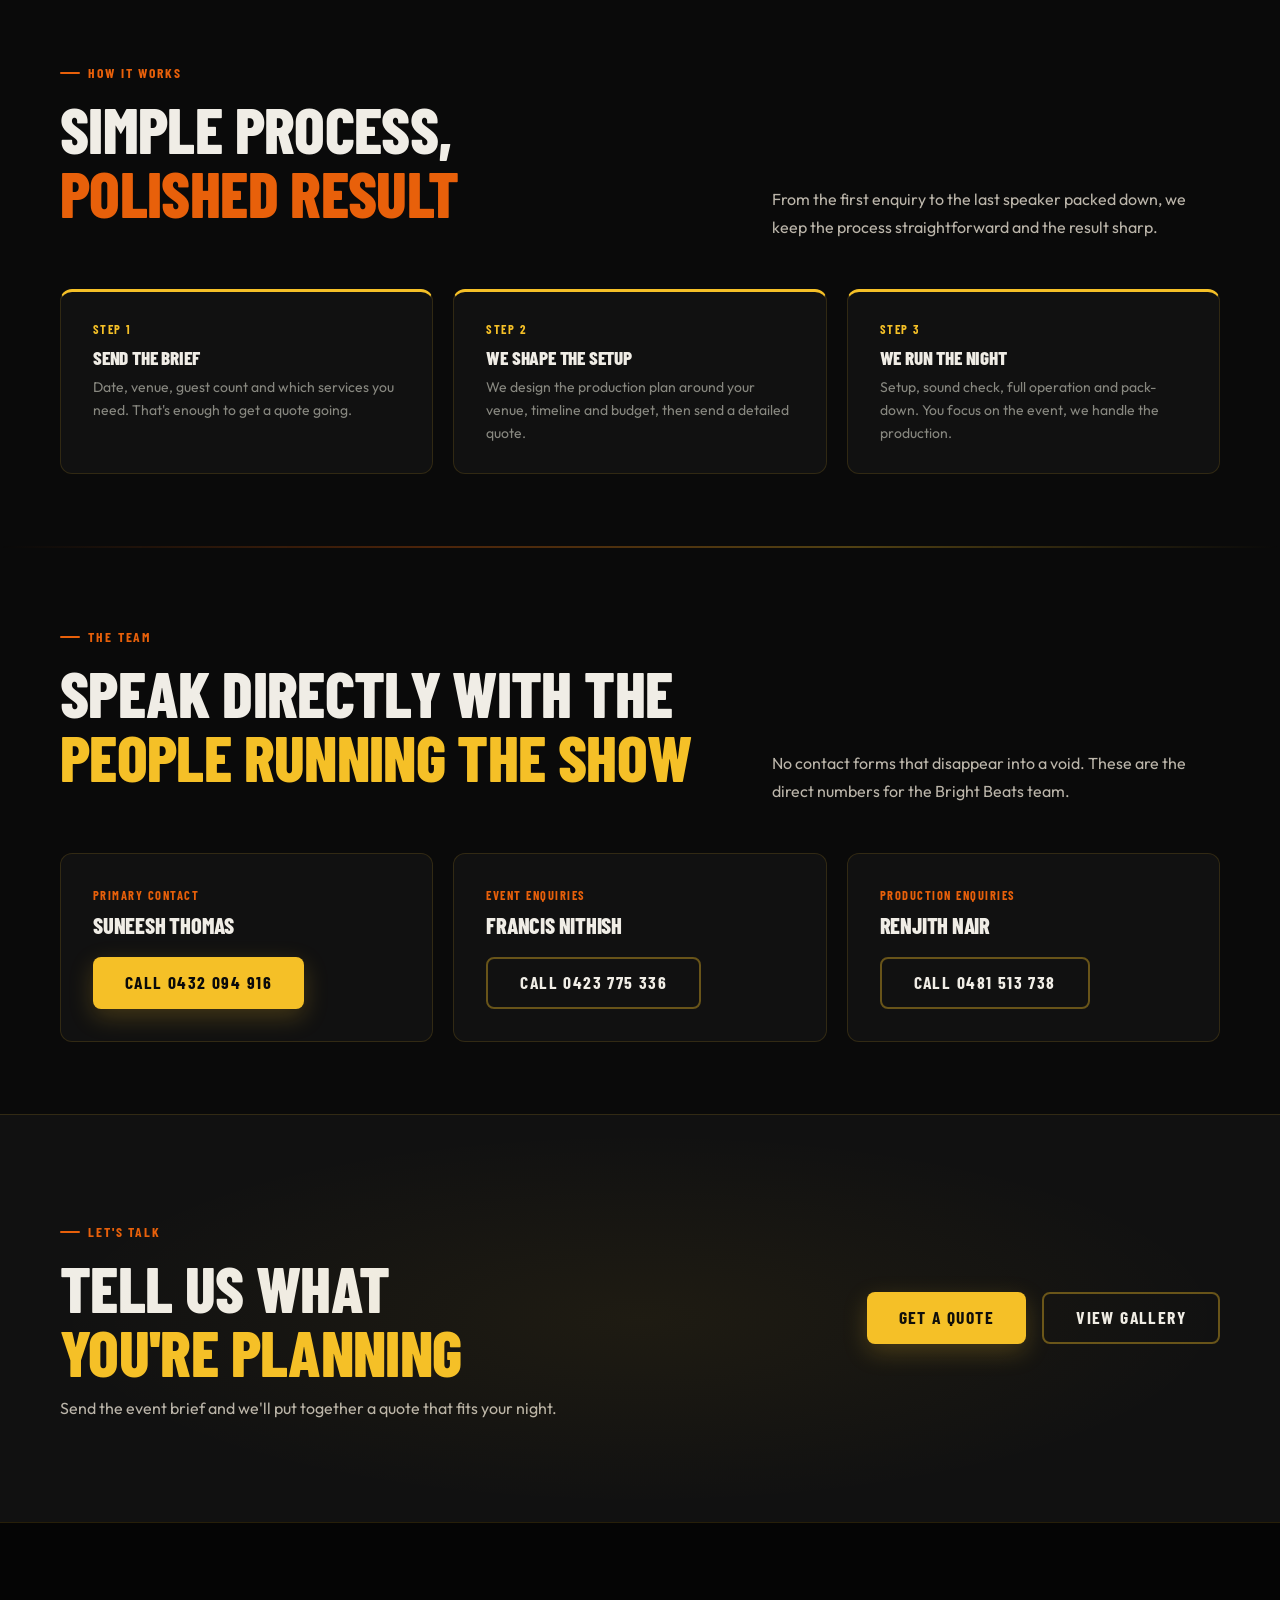
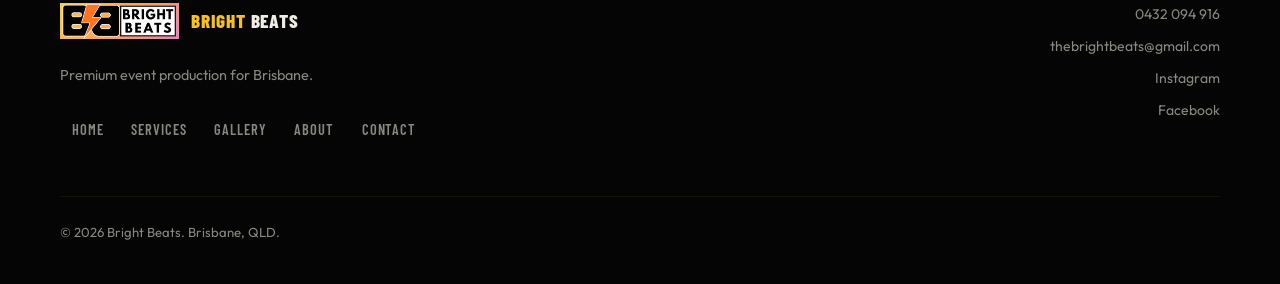
==== commit d6cadcf9: "Fix layout + minor changes" ====
--- a/about/index.html
+++ b/about/index.html
@@ -21,7 +21,11 @@
   <nav class="site-nav" aria-label="Main navigation">
     <div class="shell nav-inner">
       <a class="nav-logo" href="/">
-        <img src="../images/logo-wide.png" alt="Bright Beats" loading="eager">
+        <img src="../images/logo-wide.png" alt="Bright Beats logo">
+        <div class="nav-logo-text">
+          <span>Bright Beats</span>
+          <span>Brisbane Event Production</span>
+        </div>
       </a>
       <div class="nav-links" id="navLinks">
         <a href="/">Home</a>
@@ -38,23 +42,24 @@
 
   <main>
 
+    <!-- PAGE HERO — fills full viewport, unique image -->
     <section class="page-hero">
       <div class="page-hero-bg">
-        <!-- Stage decoration warm candlelit -->
-        <img src="https://images.unsplash.com/photo-1519671482749-fd09be7ccebf?w=1920&q=80&auto=format&fit=crop" alt="" width="1920" height="1080" loading="eager">
+        <!-- Behind-the-scenes: crew rigging lights on a stage truss -->
+        <img src="https://images.unsplash.com/photo-1478720568477-152d9b164e26?w=1920&q=80&auto=format&fit=crop" alt="" width="1920" height="1080" loading="eager">
       </div>
       <div class="shell page-hero-content">
         <a href="/" class="back-link">
           <svg viewBox="0 0 24 24" fill="none" stroke="currentColor" stroke-width="2"><path d="M19 12H5M12 5l-7 7 7 7"/></svg>
           Back to Home
         </a>
-        <span class="eyebrow" style="margin-top:1.75rem; display:block;">About</span>
+        <span class="eyebrow">About</span>
         <h1>One Team.<br><span class="accent-gold">Everything</span><br>Done Right.</h1>
         <p>Bright Beats is Brisbane's one-stop event production partner — sound, light, DJ, screens, stage and media, all in one booking.</p>
       </div>
     </section>
 
-    <!-- STORY -->
+    <!-- OUR APPROACH -->
     <section class="section">
       <div class="shell">
         <div style="display:grid; grid-template-columns: minmax(0,1fr) minmax(300px,0.5fr); gap:4rem; align-items:start;">
@@ -172,6 +177,7 @@
         <div>
           <div class="footer-logo-wrap">
             <img src="../images/logo-wide.png" alt="Bright Beats" loading="lazy">
+            <div class="footer-logo-name"><span>Bright</span> Beats</div>
           </div>
           <p class="footer-tagline">Premium event production for Brisbane.</p>
           <nav class="footer-nav" aria-label="Footer navigation">
@@ -190,7 +196,7 @@
         </div>
       </div>
       <div class="footer-bottom">
-        <p>© 2025 Bright Beats. Brisbane, QLD.</p>
+        <p>© 2026 Bright Beats. Brisbane, QLD.</p>
       </div>
     </div>
   </footer>
--- a/styles.css
+++ b/styles.css
@@ -23,7 +23,7 @@
   --border-hi:    rgba(245, 192, 39, 0.38);
   --shadow:       0 24px 60px rgba(0, 0, 0, 0.7);
   --radius:       12px;
-  --nav-h:        72px;
+  --nav-h:        68px;
   color-scheme:   dark;
 }
 
@@ -96,16 +96,32 @@
   gap: 1.5rem;
 }
 
+/* ── Logo: image + text combo ── */
 .nav-logo {
   display: inline-flex;
   align-items: center;
+  gap: 0.6rem;
   flex-shrink: 0;
 }
 .nav-logo img {
-  height: 46px;
+  height: 36px;
   width: auto;
   object-fit: contain;
 }
+.nav-logo-text {
+  font-family: 'Barlow Condensed', sans-serif;
+  font-weight: 800;
+  font-size: 1.25rem;
+  letter-spacing: 0.04em;
+  text-transform: uppercase;
+  color: var(--text);
+  line-height: 1;
+  display: flex;
+  flex-direction: column;
+  gap: 0;
+}
+.nav-logo-text span:first-child { color: var(--gold); }
+.nav-logo-text span:last-child { color: var(--text-muted); font-size: 0.7rem; letter-spacing: 0.12em; font-weight: 600; }
 
 .nav-links {
   display: flex;
@@ -456,13 +472,15 @@
 .cta-inner p { color: var(--text-light); margin: 0; max-width: 540px; }
 .cta-actions { display: flex; gap: 1rem; flex-wrap: wrap; align-items: center; }
 
-/* ── Hero ── */
+/* ═══════════════════════════════════════════
+   HERO — fills full viewport, no scroll needed
+   ═══════════════════════════════════════════ */
 .hero {
   position: relative;
-  min-height: 100svh;
-  display: flex;
-  align-items: center;
-  padding-top: var(--nav-h);
+  height: 100svh;
+  min-height: 560px;
+  display: flex;
+  align-items: center;
   overflow: hidden;
 }
 .hero-bg {
@@ -474,61 +492,131 @@
   width: 100%;
   height: 100%;
   object-fit: cover;
-  filter: brightness(0.2) saturate(0.6);
+  filter: brightness(0.22) saturate(0.6);
 }
 .hero-bg::after {
   content: '';
   position: absolute;
   inset: 0;
   background:
-    linear-gradient(180deg, rgba(10,10,10,0.3) 0%, rgba(10,10,10,0.7) 50%, var(--bg) 100%),
+    linear-gradient(180deg, rgba(10,10,10,0.3) 0%, rgba(10,10,10,0.65) 55%, var(--bg) 100%),
     radial-gradient(ellipse at 20% 50%, rgba(232,96,10,0.12), transparent 60%),
     radial-gradient(ellipse at 80% 80%, rgba(245,192,39,0.08), transparent 55%);
 }
 .hero-content {
   position: relative;
   z-index: 1;
-  padding: 4rem 0 5rem;
-}
-.hero h1 { margin-bottom: 1.25rem; max-width: 18ch; }
+  padding-top: var(--nav-h);
+  display: flex;
+  flex-direction: column;
+  justify-content: center;
+  /* Prevent content from overflowing hero height */
+  max-height: calc(100svh - var(--nav-h));
+}
+/* Hero h1: large but constrained so everything fits */
+.hero h1 {
+  font-size: clamp(3rem, 7vw + 0.5rem, 7rem);
+  line-height: 0.92;
+  margin-bottom: 0.85rem;
+  max-width: 14ch;
+}
 .hero h1 .accent-gold { color: var(--gold); }
 .hero h1 .accent-orange { color: var(--orange); }
 .hero-sub {
   font-family: 'Outfit', sans-serif;
-  font-size: clamp(1rem, 1.8vw + 0.25rem, 1.2rem);
+  font-size: clamp(0.9rem, 1.3vw + 0.2rem, 1.1rem);
   color: var(--text-light);
-  max-width: 520px;
-  line-height: 1.75;
-  margin-bottom: 2.5rem;
+  max-width: 480px;
+  line-height: 1.7;
+  margin-bottom: 1.75rem;
 }
 .hero-actions { display: flex; gap: 1rem; flex-wrap: wrap; align-items: center; }
 
-/* ── Page Hero (subpages) ── */
+/* ── Hero eyebrow: sits above the giant text ── */
+.hero-eyebrow {
+  display: flex;
+  align-items: center;
+  gap: 0.5rem;
+  color: var(--orange);
+  font-family: 'Barlow Condensed', sans-serif;
+  font-size: 0.8rem;
+  font-weight: 700;
+  letter-spacing: 0.16em;
+  text-transform: uppercase;
+  margin-bottom: 0.85rem;
+}
+.hero-eyebrow::before {
+  content: '';
+  display: inline-block;
+  width: 20px; height: 2px;
+  background: var(--orange);
+  border-radius: 99px;
+  flex-shrink: 0;
+}
+
+/* ═══════════════════════════════════════════
+   PAGE HERO — exactly fills viewport, no bleed
+   ═══════════════════════════════════════════ */
 .page-hero {
   position: relative;
-  min-height: 480px;
-  display: flex;
-  align-items: flex-end;
-  padding-top: var(--nav-h);
+  height: 100svh;
+  min-height: 540px;
+  display: flex;
+  align-items: center;
   overflow: hidden;
 }
 .page-hero-bg { position: absolute; inset: 0; z-index: 0; }
-.page-hero-bg img { width: 100%; height: 100%; object-fit: cover; filter: brightness(0.18) saturate(0.6); }
+.page-hero-bg img {
+  width: 100%;
+  height: 100%;
+  object-fit: cover;
+  filter: brightness(0.18) saturate(0.6);
+}
 .page-hero-bg::after {
   content: '';
   position: absolute;
   inset: 0;
   background:
-    linear-gradient(180deg, rgba(10,10,10,0.45) 0%, rgba(10,10,10,0.75) 50%, var(--bg) 100%),
+    linear-gradient(180deg, rgba(10,10,10,0.5) 0%, rgba(10,10,10,0.75) 55%, var(--bg) 100%),
     radial-gradient(ellipse at 30% 60%, rgba(232,96,10,0.1), transparent 55%);
 }
+
+/* ── Page hero content: flex-column so back-link and eyebrow each get their own line ── */
 .page-hero-content {
   position: relative;
   z-index: 1;
-  padding: 3rem 0 4.5rem;
-}
-.page-hero h1 { font-size: clamp(2.6rem, 6vw, 5rem); margin-bottom: 1rem; }
-.page-hero p { font-size: 1.1rem; color: var(--text-light); max-width: 540px; margin: 0; }
+  padding-top: calc(var(--nav-h) + 2rem);
+  padding-bottom: 2rem;
+  display: flex;
+  flex-direction: column;
+  align-items: flex-start;
+}
+
+/* Back link: block-level so eyebrow sits on the line below */
+.page-hero-content .back-link {
+  display: inline-flex;
+  margin-bottom: 2rem;
+}
+
+/* Eyebrow: block-level, clear gap before h1 */
+.page-hero-content .eyebrow {
+  display: flex;
+  margin-top: 0;
+  margin-bottom: 1rem;
+}
+
+.page-hero h1 {
+  font-size: clamp(2.6rem, 5.5vw, 5rem);
+  margin-bottom: 1.1rem;
+  line-height: 0.95;
+}
+.page-hero p {
+  font-size: 1rem;
+  color: var(--text-light);
+  max-width: 520px;
+  margin: 0;
+  line-height: 1.75;
+}
 
 /* ── Horizontal gold rule accent ── */
 .gold-rule {
@@ -865,9 +953,20 @@
 .footer-logo-wrap {
   display: inline-flex;
   align-items: center;
+  gap: 0.75rem;
   margin-bottom: 1.5rem;
 }
-.footer-logo-wrap img { height: 52px; width: auto; }
+.footer-logo-wrap img { height: 36px; width: auto; }
+.footer-logo-name {
+  font-family: 'Barlow Condensed', sans-serif;
+  font-weight: 800;
+  font-size: 1.2rem;
+  letter-spacing: 0.04em;
+  text-transform: uppercase;
+  color: var(--text);
+  line-height: 1.1;
+}
+.footer-logo-name span { color: var(--gold); }
 .footer-tagline { color: var(--text-muted); font-size: 0.9rem; margin-bottom: 1.5rem; }
 .footer-nav { display: flex; flex-wrap: wrap; gap: 0.25rem; }
 .footer-nav a {
@@ -926,7 +1025,9 @@
   margin: 0;
 }
 
-/* ── Responsive ── */
+/* ══════════════════════
+   RESPONSIVE
+══════════════════════ */
 @media (max-width: 1024px) {
   .service-cards { grid-template-columns: repeat(2, 1fr); }
   .package-grid { grid-template-columns: 1fr; max-width: 520px; margin-inline: auto; }
@@ -941,12 +1042,15 @@
 }
 
 @media (max-width: 768px) {
-  :root { --nav-h: 64px; }
+  :root { --nav-h: 60px; }
 
   .shell { width: min(100% - 2rem, 100%); }
 
   .nav-links, .nav-cta { display: none !important; }
   .nav-hamburger { display: flex; }
+  .nav-logo img { height: 30px; }
+  .nav-logo-text { font-size: 1.05rem; }
+  .nav-logo-text span:last-child { display: none; }
 
   .nav-links.open {
     display: flex !important;
@@ -975,7 +1079,47 @@
     color: #0a0a0a !important;
   }
 
-  h1 { font-size: clamp(2.6rem, 10vw, 4rem); }
+  /* Hero mobile: eyebrow near top, h1 dominates but fits */
+  .hero {
+    align-items: flex-start;
+  }
+  .hero-content {
+    padding-top: calc(var(--nav-h) + 1.5rem);
+    padding-bottom: 1.5rem;
+    justify-content: flex-start;
+    max-height: none;
+  }
+  .hero-eyebrow {
+    margin-bottom: 0.6rem;
+  }
+  .hero h1 {
+    font-size: clamp(3rem, 16vw, 5rem);
+    line-height: 0.9;
+    margin-bottom: 0.75rem;
+  }
+  .hero-sub {
+    font-size: 0.9rem;
+    line-height: 1.6;
+    margin-bottom: 1.5rem;
+  }
+
+  /* Page hero mobile: stack vertically, plenty of space */
+  .page-hero {
+    align-items: flex-start;
+  }
+  .page-hero-content {
+    padding-top: calc(var(--nav-h) + 1.25rem);
+    padding-bottom: 1.5rem;
+  }
+  .page-hero-content .back-link {
+    margin-bottom: 1.5rem;
+  }
+  .page-hero-content .eyebrow {
+    margin-bottom: 0.85rem;
+  }
+  .page-hero h1 { font-size: clamp(2.2rem, 10vw, 3.5rem); }
+  .page-hero p { font-size: 0.9rem; }
+
   h2 { font-size: clamp(1.9rem, 7vw, 2.8rem); }
 
   .service-cards { grid-template-columns: 1fr; }
@@ -993,6 +1137,7 @@
   .section-tight { padding: 56px 0; }
   .cta-band { padding: 72px 0; }
   #ambient-canvas { display: none; }
+  .offer-banner { padding: 1.75rem; }
 }
 
 @media (prefers-reduced-motion: reduce) {
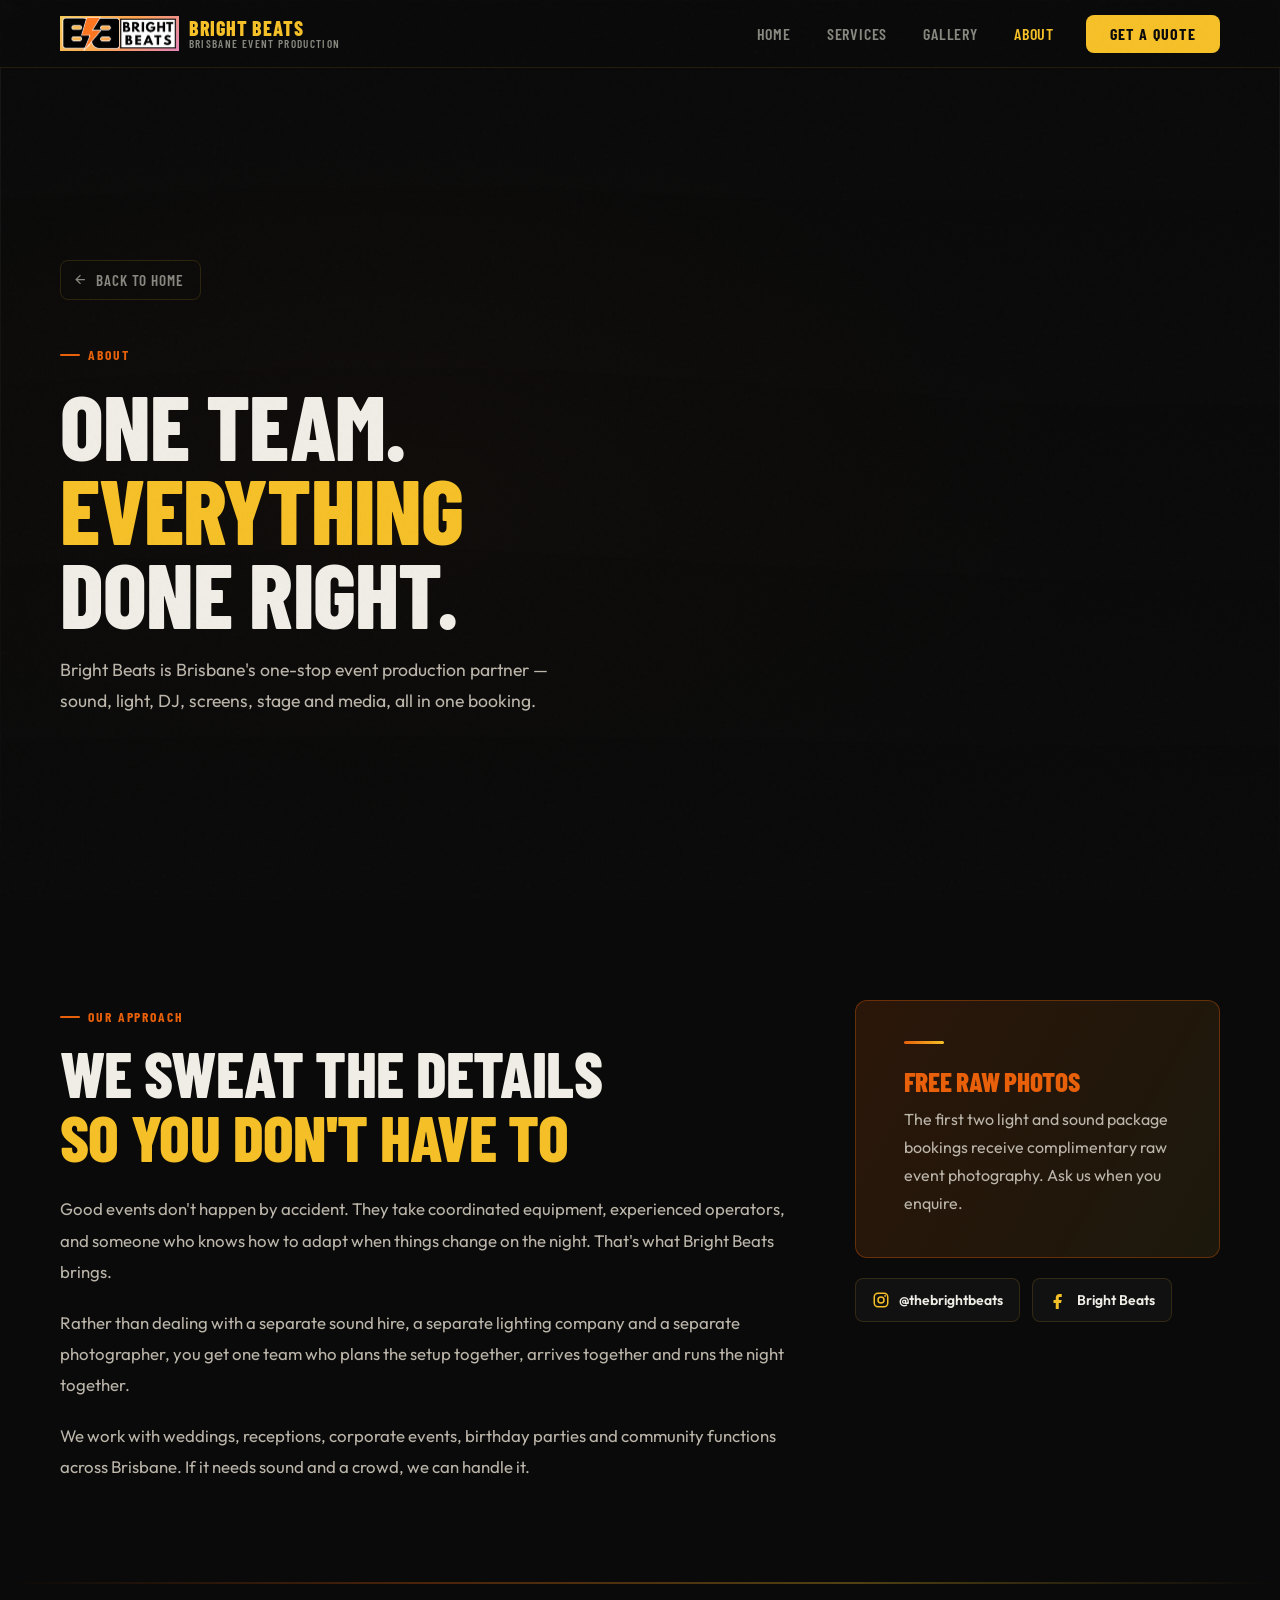
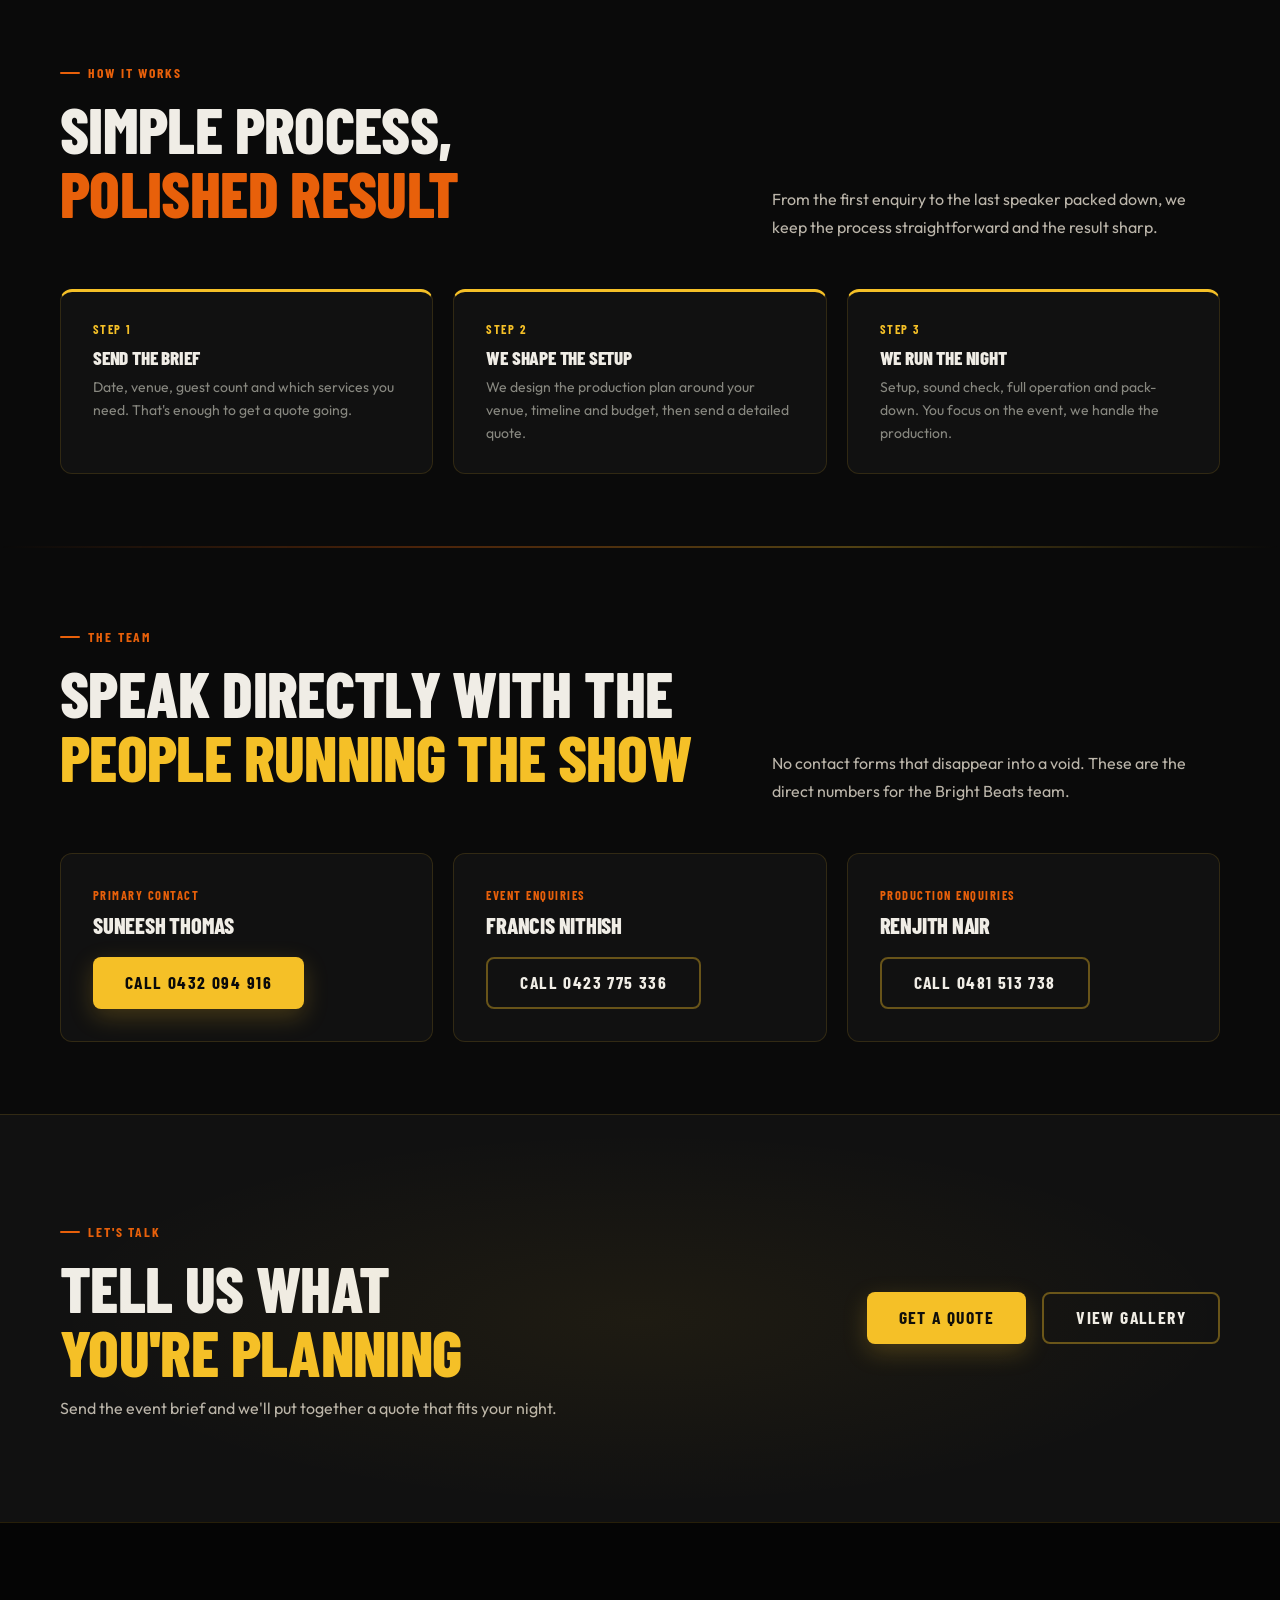
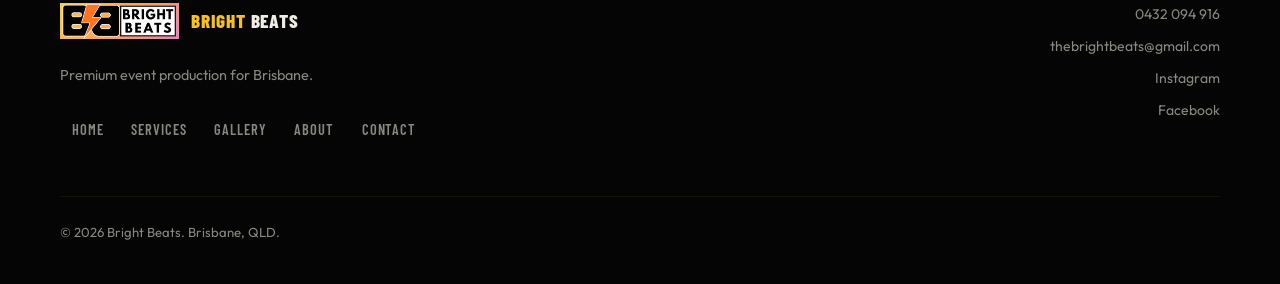
==== commit 5e77a935: "Clean up index.html by removing comments Removed comments from the index.html file to clean up the c" ====
--- a/about/index.html
+++ b/about/index.html
@@ -42,10 +42,8 @@
 
   <main>
 
-    <!-- PAGE HERO — fills full viewport, unique image -->
     <section class="page-hero">
       <div class="page-hero-bg">
-        <!-- Behind-the-scenes: crew rigging lights on a stage truss -->
         <img src="https://images.unsplash.com/photo-1478720568477-152d9b164e26?w=1920&q=80&auto=format&fit=crop" alt="" width="1920" height="1080" loading="eager">
       </div>
       <div class="shell page-hero-content">
@@ -59,7 +57,6 @@
       </div>
     </section>
 
-    <!-- OUR APPROACH -->
     <section class="section">
       <div class="shell">
         <div style="display:grid; grid-template-columns: minmax(0,1fr) minmax(300px,0.5fr); gap:4rem; align-items:start;">
@@ -93,7 +90,6 @@
 
     <div class="section-strip"></div>
 
-    <!-- HOW WE WORK -->
     <section class="section section-tight">
       <div class="shell">
         <div class="section-head reveal">
@@ -125,7 +121,6 @@
 
     <div class="section-strip"></div>
 
-    <!-- TEAM -->
     <section class="section section-tight">
       <div class="shell">
         <div class="section-head reveal">
@@ -203,4 +198,4 @@
 
   <script src="../script.js" defer></script>
 </body>
-</html>+</html>
--- a/styles.css
+++ b/styles.css
@@ -510,10 +510,8 @@
   display: flex;
   flex-direction: column;
   justify-content: center;
-  /* Prevent content from overflowing hero height */
   max-height: calc(100svh - var(--nav-h));
 }
-/* Hero h1: large but constrained so everything fits */
 .hero h1 {
   font-size: clamp(3rem, 7vw + 0.5rem, 7rem);
   line-height: 0.92;
@@ -532,7 +530,6 @@
 }
 .hero-actions { display: flex; gap: 1rem; flex-wrap: wrap; align-items: center; }
 
-/* ── Hero eyebrow: sits above the giant text ── */
 .hero-eyebrow {
   display: flex;
   align-items: center;
@@ -555,12 +552,12 @@
 }
 
 /* ═══════════════════════════════════════════
-   PAGE HERO — exactly fills viewport, no bleed
+   PAGE HERO — exactly fills viewport
    ═══════════════════════════════════════════ */
 .page-hero {
   position: relative;
   height: 100svh;
-  min-height: 540px;
+  min-height: 560px;
   display: flex;
   align-items: center;
   overflow: hidden;
@@ -581,37 +578,40 @@
     radial-gradient(ellipse at 30% 60%, rgba(232,96,10,0.1), transparent 55%);
 }
 
-/* ── Page hero content: flex-column so back-link and eyebrow each get their own line ── */
+/* ── Page hero content: matches main hero layout ── */
 .page-hero-content {
   position: relative;
   z-index: 1;
-  padding-top: calc(var(--nav-h) + 2rem);
-  padding-bottom: 2rem;
+  /* Push down from nav, then let content breathe */
+  padding-top: calc(var(--nav-h) + 3.5rem);
+  padding-bottom: 3rem;
   display: flex;
   flex-direction: column;
   align-items: flex-start;
 }
 
-/* Back link: block-level so eyebrow sits on the line below */
+/* Back link sits high, generous gap before eyebrow */
 .page-hero-content .back-link {
   display: inline-flex;
-  margin-bottom: 2rem;
-}
-
-/* Eyebrow: block-level, clear gap before h1 */
+  margin-bottom: 2.75rem;
+}
+
 .page-hero-content .eyebrow {
   display: flex;
   margin-top: 0;
-  margin-bottom: 1rem;
-}
-
+  margin-bottom: 1.1rem;
+}
+
+/* h1 matches the scale of the main hero */
 .page-hero h1 {
-  font-size: clamp(2.6rem, 5.5vw, 5rem);
-  margin-bottom: 1.1rem;
-  line-height: 0.95;
-}
+  font-size: clamp(3rem, 6.5vw + 0.5rem, 6.5rem);
+  margin-bottom: 1.25rem;
+  line-height: 0.92;
+  max-width: 16ch;
+}
+
 .page-hero p {
-  font-size: 1rem;
+  font-size: clamp(0.95rem, 1.2vw + 0.2rem, 1.1rem);
   color: var(--text-light);
   max-width: 520px;
   margin: 0;
@@ -1079,19 +1079,14 @@
     color: #0a0a0a !important;
   }
 
-  /* Hero mobile: eyebrow near top, h1 dominates but fits */
-  .hero {
-    align-items: flex-start;
-  }
+  .hero { align-items: flex-start; }
   .hero-content {
     padding-top: calc(var(--nav-h) + 1.5rem);
     padding-bottom: 1.5rem;
     justify-content: flex-start;
     max-height: none;
   }
-  .hero-eyebrow {
-    margin-bottom: 0.6rem;
-  }
+  .hero-eyebrow { margin-bottom: 0.6rem; }
   .hero h1 {
     font-size: clamp(3rem, 16vw, 5rem);
     line-height: 0.9;
@@ -1103,21 +1098,14 @@
     margin-bottom: 1.5rem;
   }
 
-  /* Page hero mobile: stack vertically, plenty of space */
-  .page-hero {
-    align-items: flex-start;
-  }
+  .page-hero { align-items: flex-start; }
   .page-hero-content {
-    padding-top: calc(var(--nav-h) + 1.25rem);
+    padding-top: calc(var(--nav-h) + 1.5rem);
     padding-bottom: 1.5rem;
   }
-  .page-hero-content .back-link {
-    margin-bottom: 1.5rem;
-  }
-  .page-hero-content .eyebrow {
-    margin-bottom: 0.85rem;
-  }
-  .page-hero h1 { font-size: clamp(2.2rem, 10vw, 3.5rem); }
+  .page-hero-content .back-link { margin-bottom: 1.75rem; }
+  .page-hero-content .eyebrow { margin-bottom: 0.85rem; }
+  .page-hero h1 { font-size: clamp(2.4rem, 11vw, 4rem); }
   .page-hero p { font-size: 0.9rem; }
 
   h2 { font-size: clamp(1.9rem, 7vw, 2.8rem); }
@@ -1146,4 +1134,4 @@
     transition-duration: 0.01ms !important;
   }
   .reveal { opacity: 1; transform: none; }
-}+}
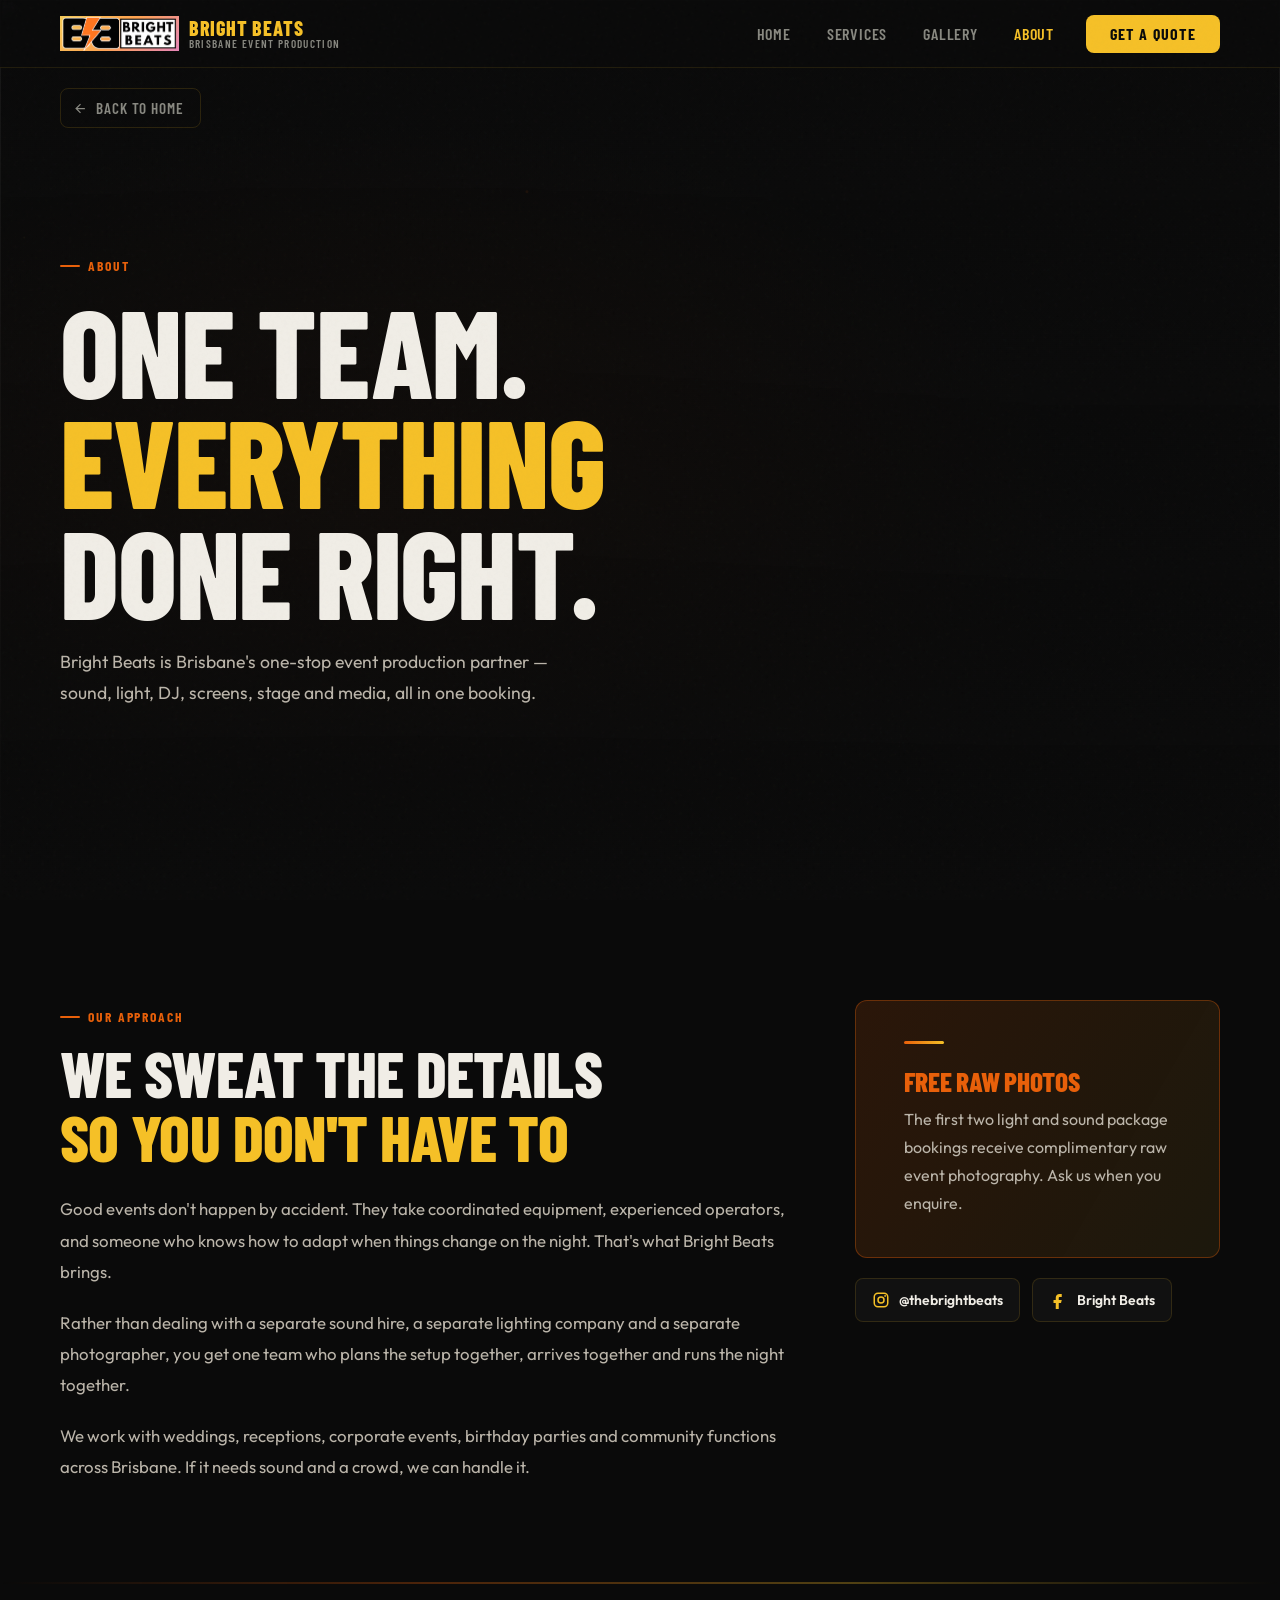
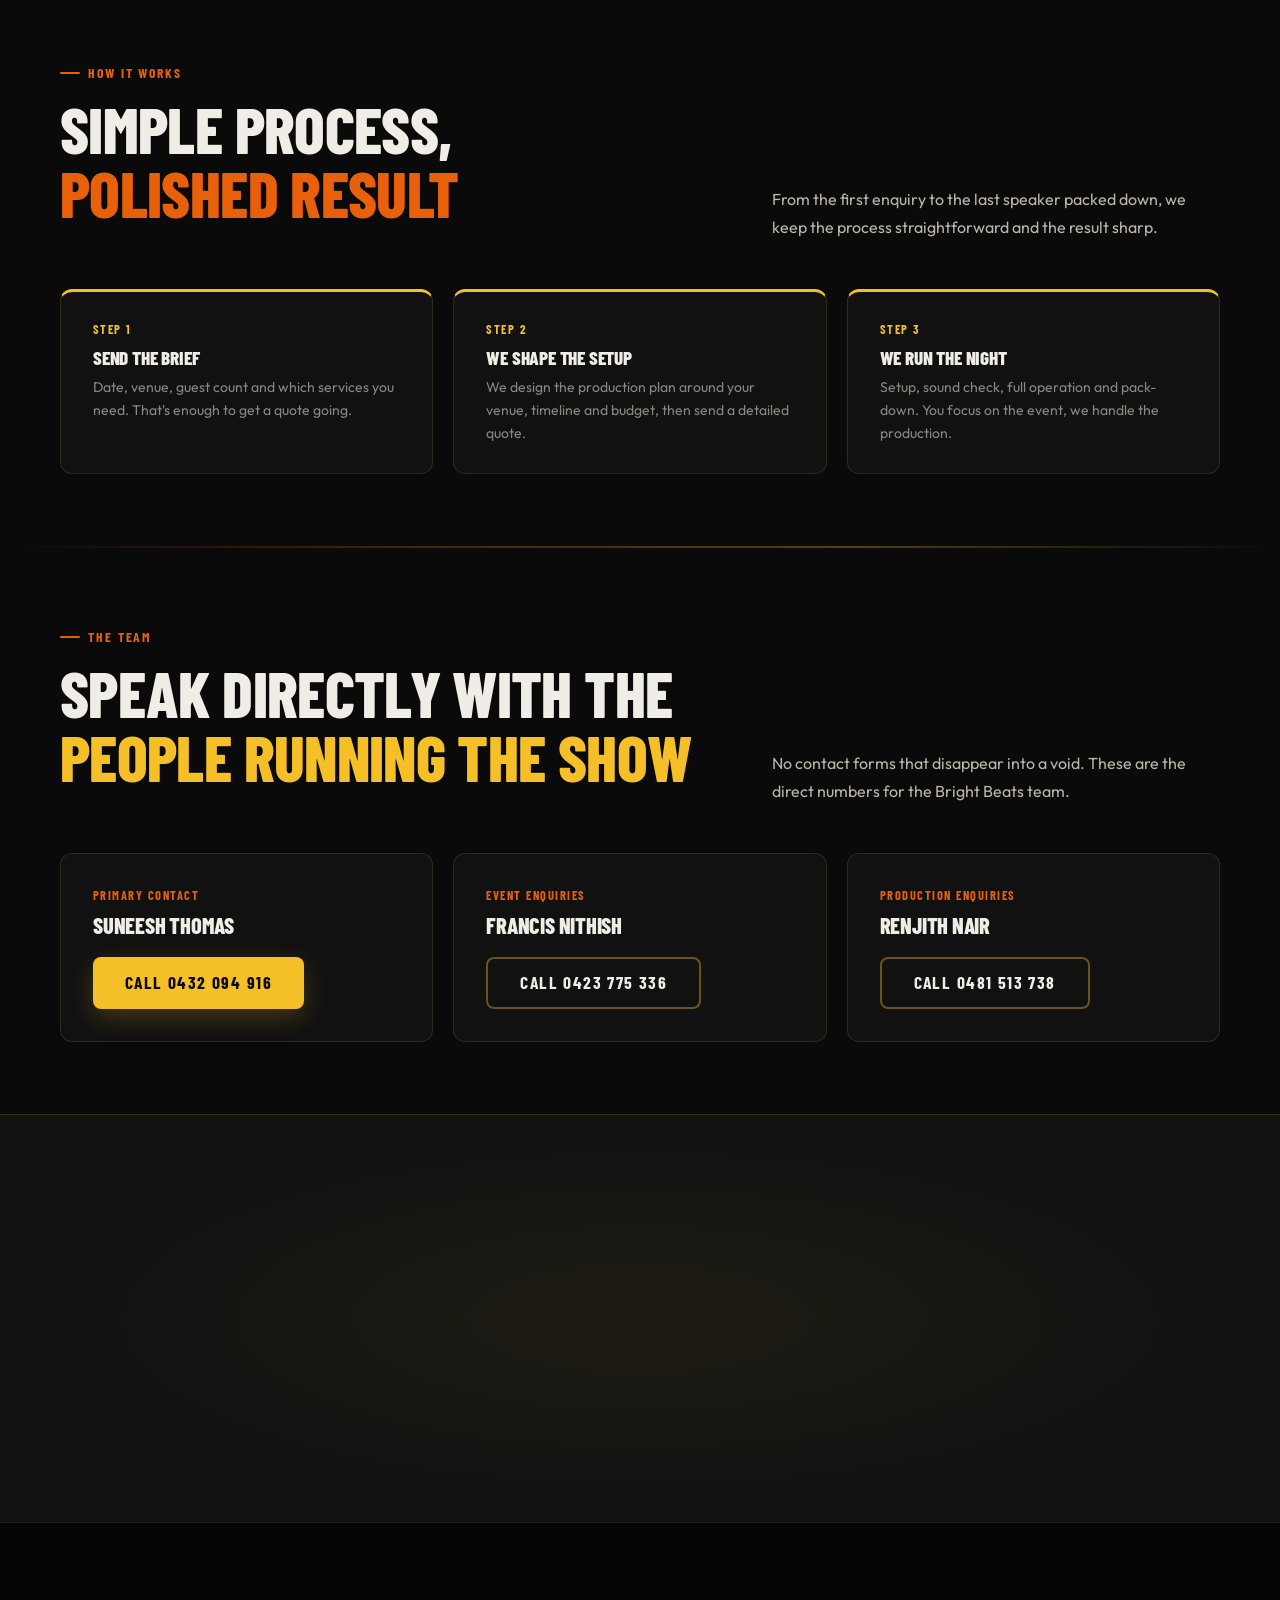
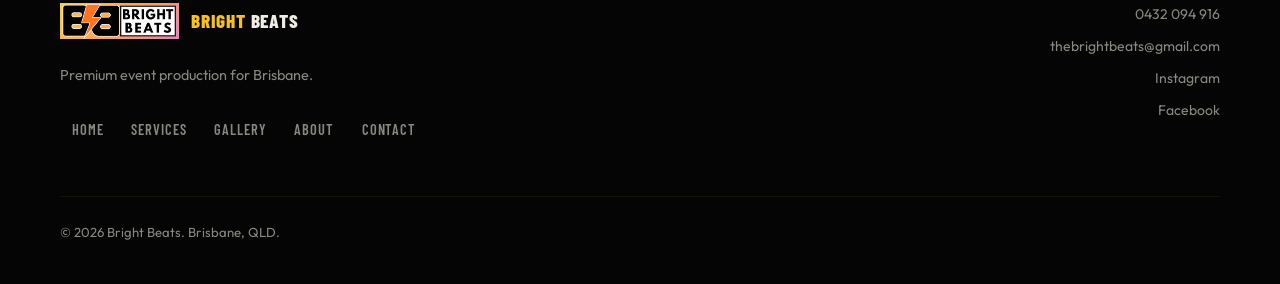
==== commit f3d44e0f: "Update About page with back link in hero section Added a back link to the page hero section and remo" ====
--- a/about/index.html
+++ b/about/index.html
@@ -46,11 +46,15 @@
       <div class="page-hero-bg">
         <img src="https://images.unsplash.com/photo-1478720568477-152d9b164e26?w=1920&q=80&auto=format&fit=crop" alt="" width="1920" height="1080" loading="eager">
       </div>
+      <div class="page-hero-back">
+        <div class="shell">
+          <a href="/" class="back-link">
+            <svg viewBox="0 0 24 24" fill="none" stroke="currentColor" stroke-width="2"><path d="M19 12H5M12 5l-7 7 7 7"/></svg>
+            Back to Home
+          </a>
+        </div>
+      </div>
       <div class="shell page-hero-content">
-        <a href="/" class="back-link">
-          <svg viewBox="0 0 24 24" fill="none" stroke="currentColor" stroke-width="2"><path d="M19 12H5M12 5l-7 7 7 7"/></svg>
-          Back to Home
-        </a>
         <span class="eyebrow">About</span>
         <h1>One Team.<br><span class="accent-gold">Everything</span><br>Done Right.</h1>
         <p>Bright Beats is Brisbane's one-stop event production partner — sound, light, DJ, screens, stage and media, all in one booking.</p>
--- a/styles.css
+++ b/styles.css
@@ -552,14 +552,14 @@
 }
 
 /* ═══════════════════════════════════════════
-   PAGE HERO — exactly fills viewport
+   PAGE HERO — fills viewport, back link anchored at top
    ═══════════════════════════════════════════ */
 .page-hero {
   position: relative;
   height: 100svh;
-  min-height: 560px;
-  display: flex;
-  align-items: center;
+  min-height: 580px;
+  display: flex;
+  flex-direction: column;
   overflow: hidden;
 }
 .page-hero-bg { position: absolute; inset: 0; z-index: 0; }
@@ -578,36 +578,46 @@
     radial-gradient(ellipse at 30% 60%, rgba(232,96,10,0.1), transparent 55%);
 }
 
-/* ── Page hero content: matches main hero layout ── */
+/*
+ * Back link sits in its own row anchored just below the nav.
+ * The main content (eyebrow + h1 + p) is centred vertically
+ * in the remaining space — so it always fills the hero regardless
+ * of how much text there is.
+ */
+.page-hero-back {
+  position: relative;
+  z-index: 1;
+  padding-top: calc(var(--nav-h) + 1.25rem);
+  padding-bottom: 0;
+  flex-shrink: 0;
+}
+
 .page-hero-content {
   position: relative;
   z-index: 1;
-  /* Push down from nav, then let content breathe */
-  padding-top: calc(var(--nav-h) + 3.5rem);
-  padding-bottom: 3rem;
+  flex: 1;
   display: flex;
   flex-direction: column;
-  align-items: flex-start;
-}
-
-/* Back link sits high, generous gap before eyebrow */
-.page-hero-content .back-link {
+  justify-content: center;
+  padding-bottom: 4rem;
+}
+
+/* Back link inside the .shell inside .page-hero-back */
+.page-hero-back .back-link {
   display: inline-flex;
-  margin-bottom: 2.75rem;
 }
 
 .page-hero-content .eyebrow {
   display: flex;
-  margin-top: 0;
   margin-bottom: 1.1rem;
 }
 
-/* h1 matches the scale of the main hero */
+/* h1 scales up big enough to fill the hero — minimum 4rem */
 .page-hero h1 {
-  font-size: clamp(3rem, 6.5vw + 0.5rem, 6.5rem);
+  font-size: clamp(4rem, 9vw + 0.5rem, 8rem);
   margin-bottom: 1.25rem;
-  line-height: 0.92;
-  max-width: 16ch;
+  line-height: 0.9;
+  max-width: 18ch;
 }
 
 .page-hero p {
@@ -1098,14 +1108,13 @@
     margin-bottom: 1.5rem;
   }
 
-  .page-hero { align-items: flex-start; }
-  .page-hero-content {
-    padding-top: calc(var(--nav-h) + 1.5rem);
-    padding-bottom: 1.5rem;
+  /* Page hero mobile */
+  .page-hero-back {
+    padding-top: calc(var(--nav-h) + 0.75rem);
   }
-  .page-hero-content .back-link { margin-bottom: 1.75rem; }
-  .page-hero-content .eyebrow { margin-bottom: 0.85rem; }
-  .page-hero h1 { font-size: clamp(2.4rem, 11vw, 4rem); }
+  .page-hero h1 {
+    font-size: clamp(3rem, 13vw, 5.5rem);
+  }
   .page-hero p { font-size: 0.9rem; }
 
   h2 { font-size: clamp(1.9rem, 7vw, 2.8rem); }
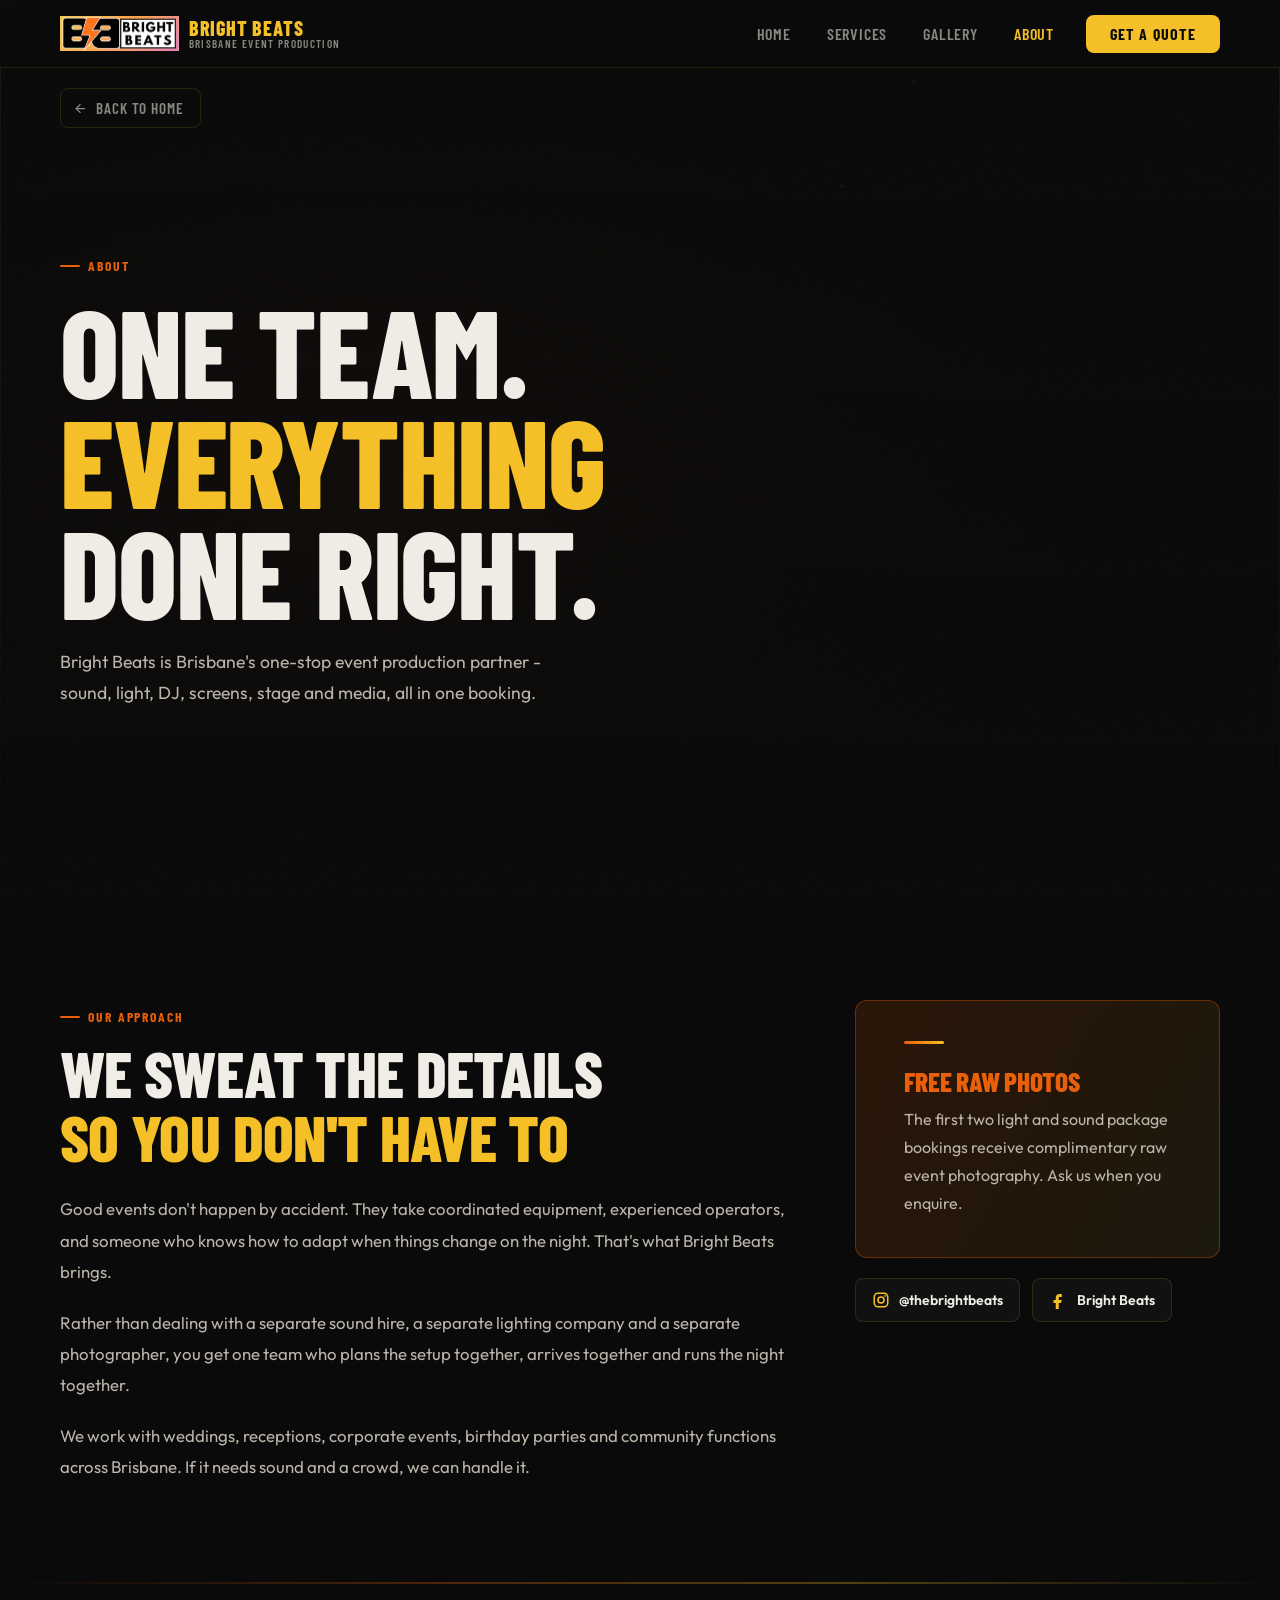
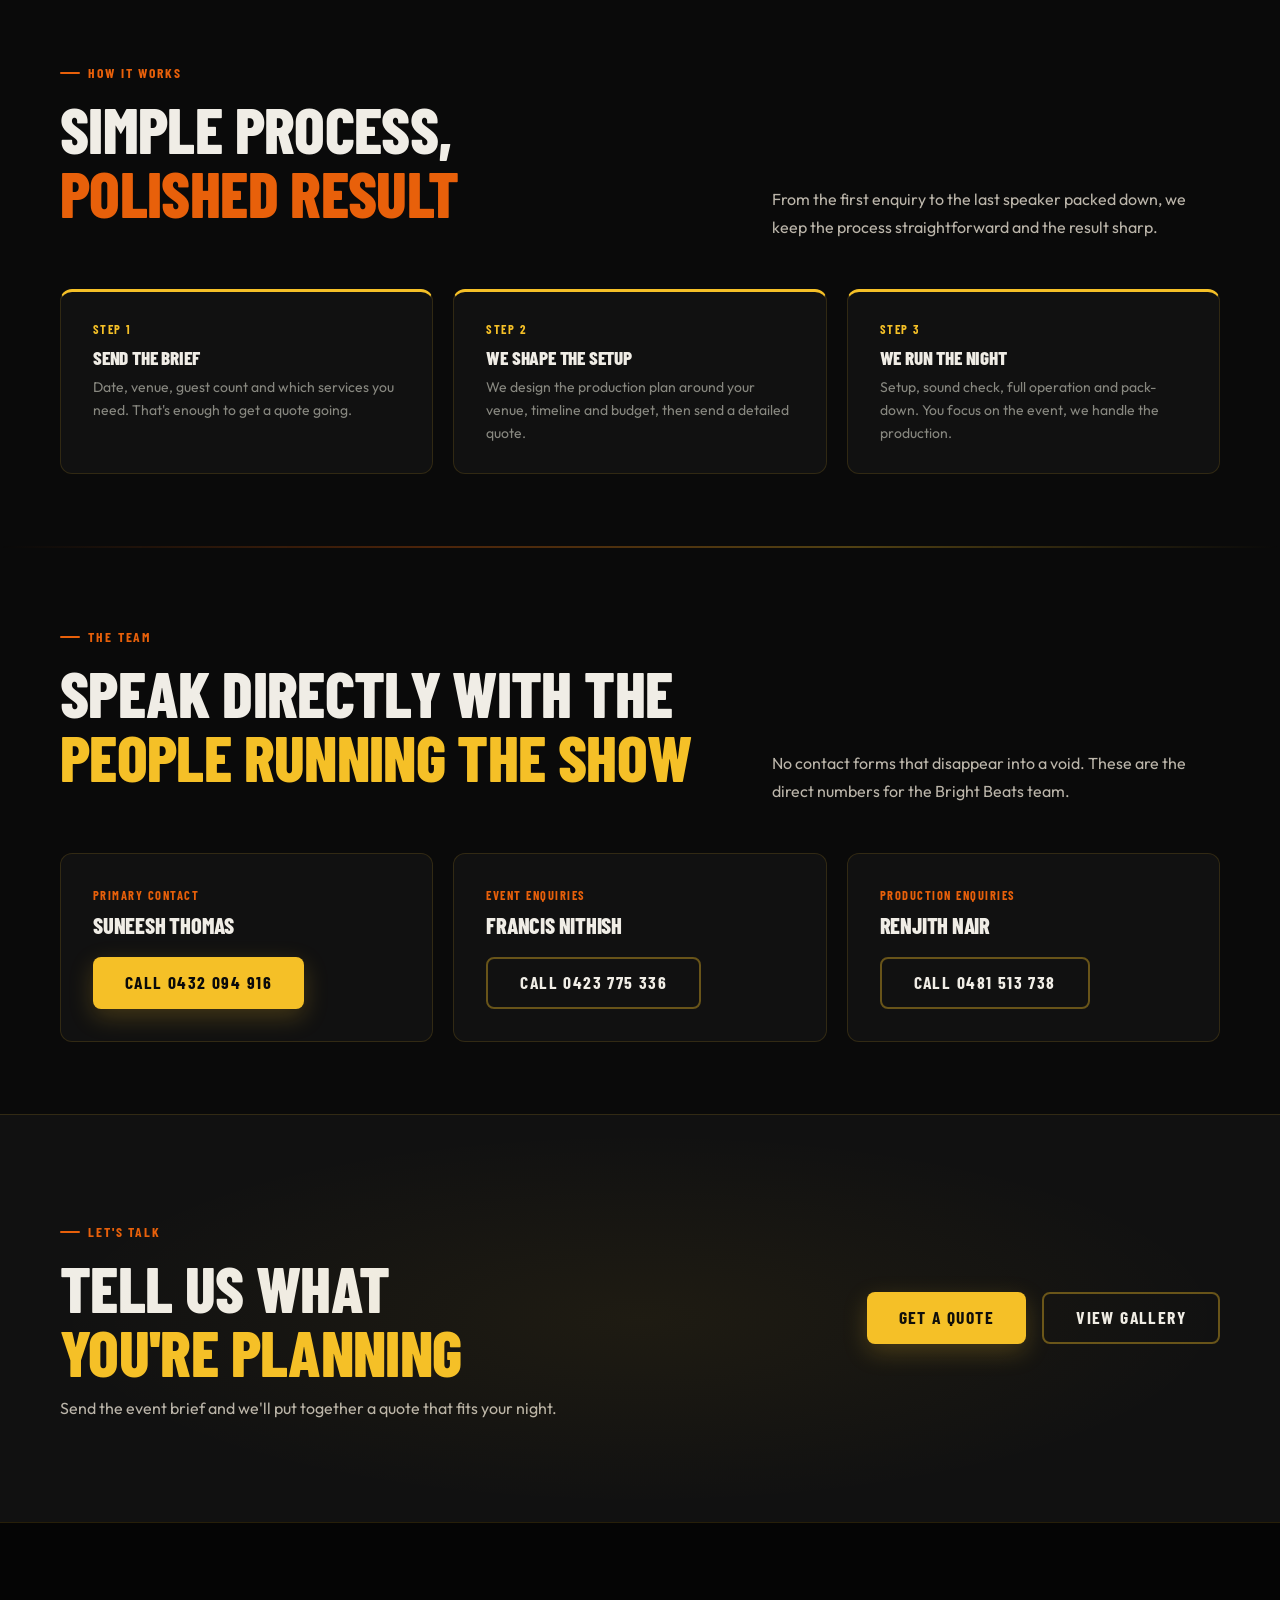
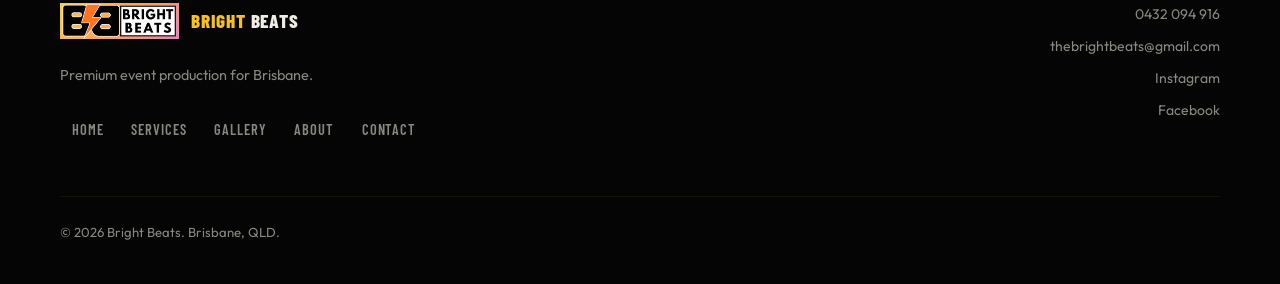
==== commit 37112181: "Fix description meta tag formatting in index.html" ====
--- a/about/index.html
+++ b/about/index.html
@@ -4,7 +4,7 @@
   <meta charset="utf-8">
   <meta name="viewport" content="width=device-width, initial-scale=1">
   <title>About | Bright Beats</title>
-  <meta name="description" content="About Bright Beats — Brisbane's premium event production team for sound, lighting, DJ, LED screens, stage decoration, photo and video.">
+  <meta name="description" content="About Bright Beats - Brisbane's premium event production team for sound, lighting, DJ, LED screens, stage decoration, photo and video.">
   <meta property="og:title" content="About Bright Beats">
   <meta property="og:url" content="https://brightbeats.walterck.com/about/">
   <link rel="canonical" href="https://brightbeats.walterck.com/about/">
@@ -57,7 +57,7 @@
       <div class="shell page-hero-content">
         <span class="eyebrow">About</span>
         <h1>One Team.<br><span class="accent-gold">Everything</span><br>Done Right.</h1>
-        <p>Bright Beats is Brisbane's one-stop event production partner — sound, light, DJ, screens, stage and media, all in one booking.</p>
+        <p>Bright Beats is Brisbane's one-stop event production partner - sound, light, DJ, screens, stage and media, all in one booking.</p>
       </div>
     </section>
 
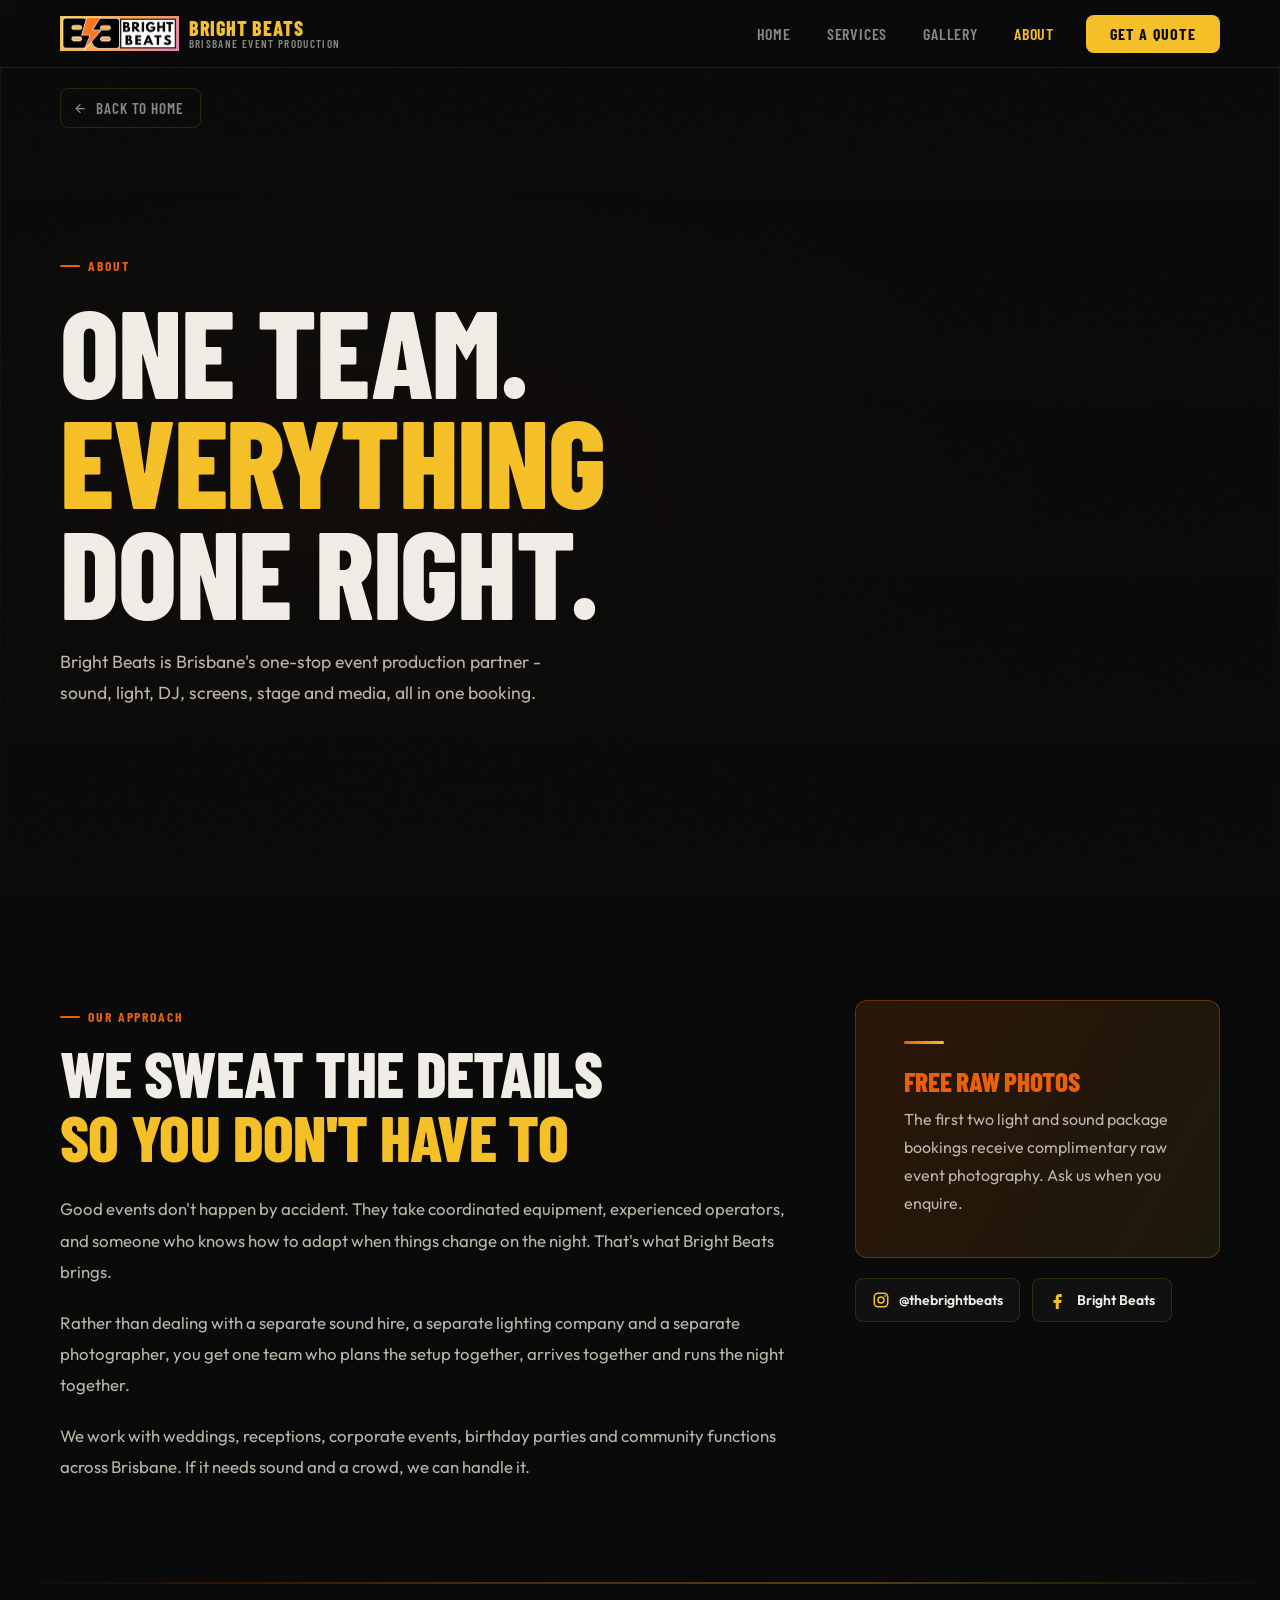
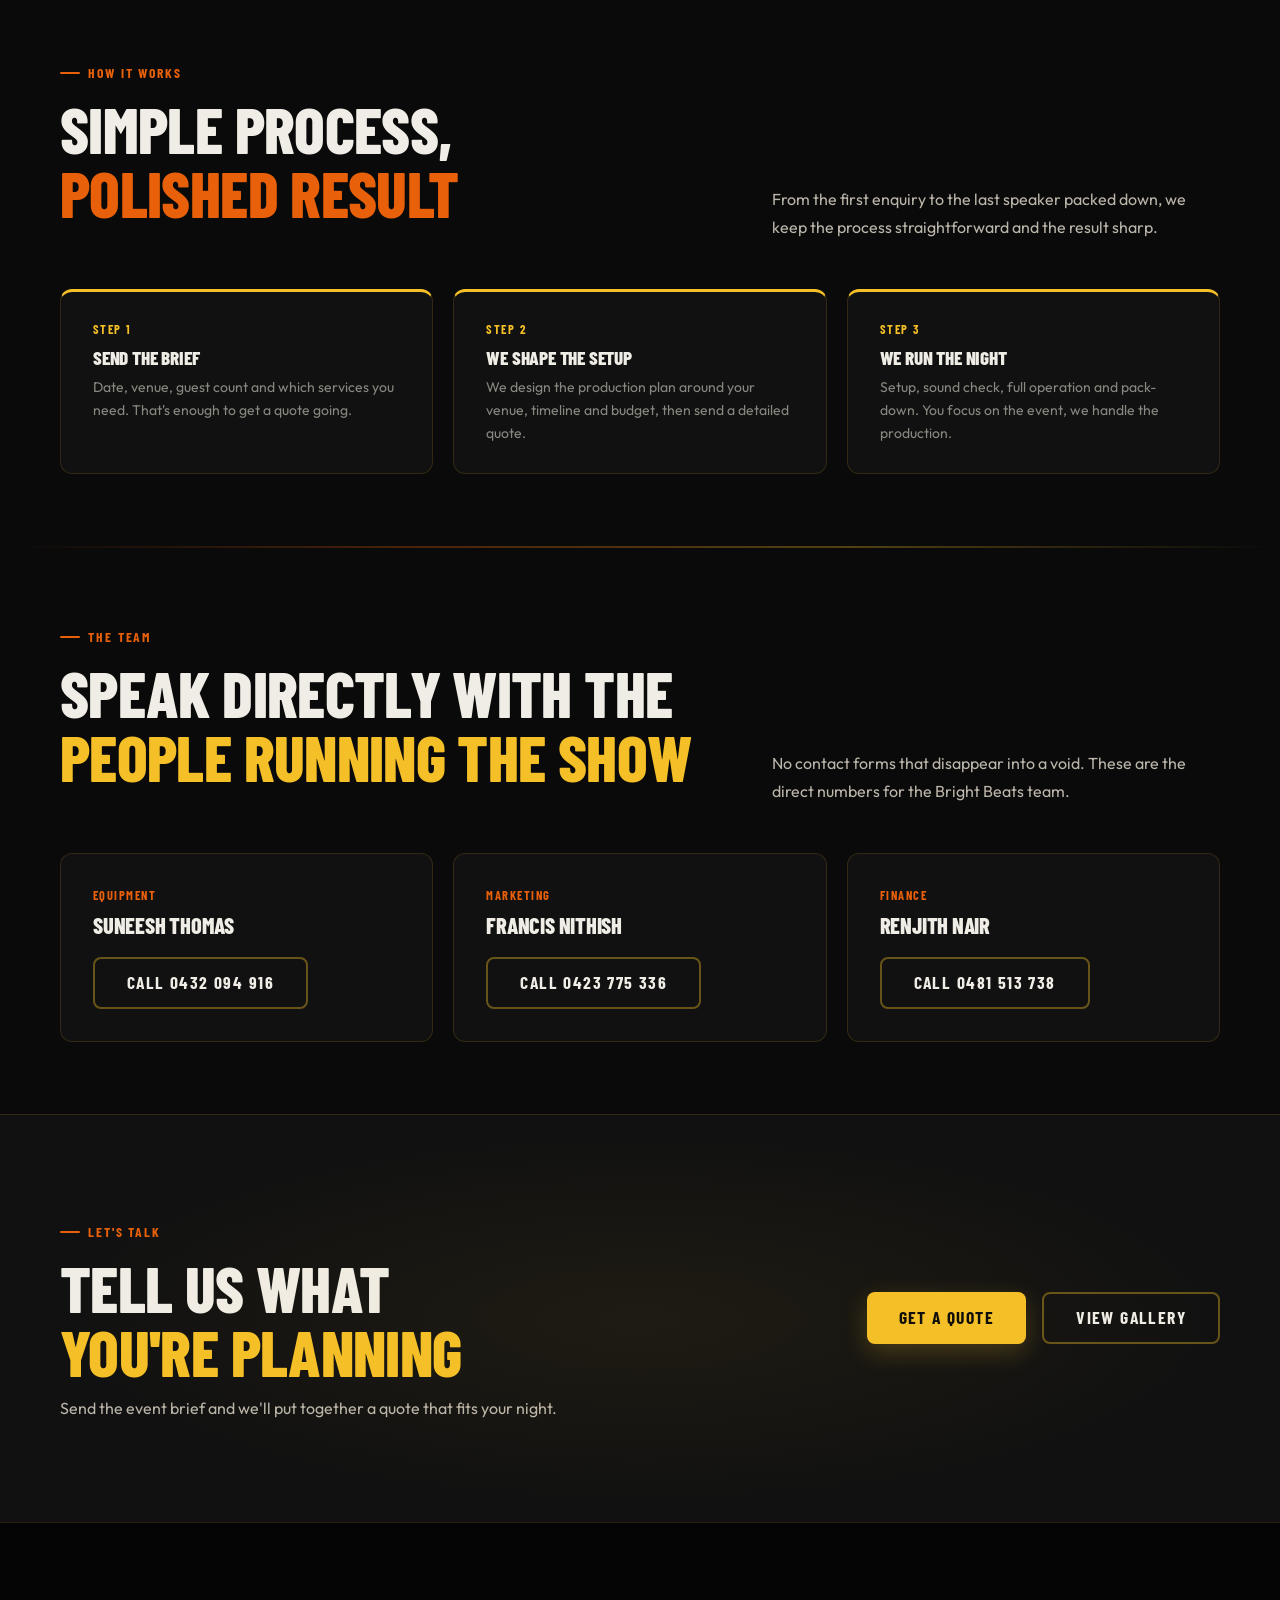
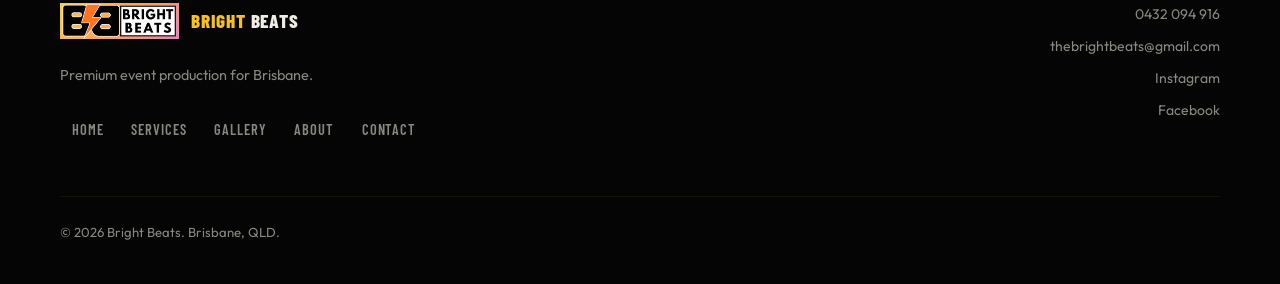
==== commit 148a0aa4: "Update contact labels in about/index.html" ====
--- a/about/index.html
+++ b/about/index.html
@@ -136,17 +136,17 @@
         </div>
         <div class="team-grid">
           <div class="team-card reveal" style="--delay:0ms">
-            <div class="label">Primary Contact</div>
+            <div class="label">Equipment</div>
             <h3>Suneesh Thomas</h3>
-            <a href="tel:0432094916" class="btn btn-primary">Call 0432 094 916</a>
+            <a href="tel:0432094916" class="btn btn-outline">Call 0432 094 916</a>
           </div>
           <div class="team-card reveal" style="--delay:80ms">
-            <div class="label">Event Enquiries</div>
+            <div class="label">Marketing</div>
             <h3>Francis Nithish</h3>
             <a href="tel:0423775336" class="btn btn-outline">Call 0423 775 336</a>
           </div>
           <div class="team-card reveal" style="--delay:160ms">
-            <div class="label">Production Enquiries</div>
+            <div class="label">Finance</div>
             <h3>Renjith Nair</h3>
             <a href="tel:0481513738" class="btn btn-outline">Call 0481 513 738</a>
           </div>
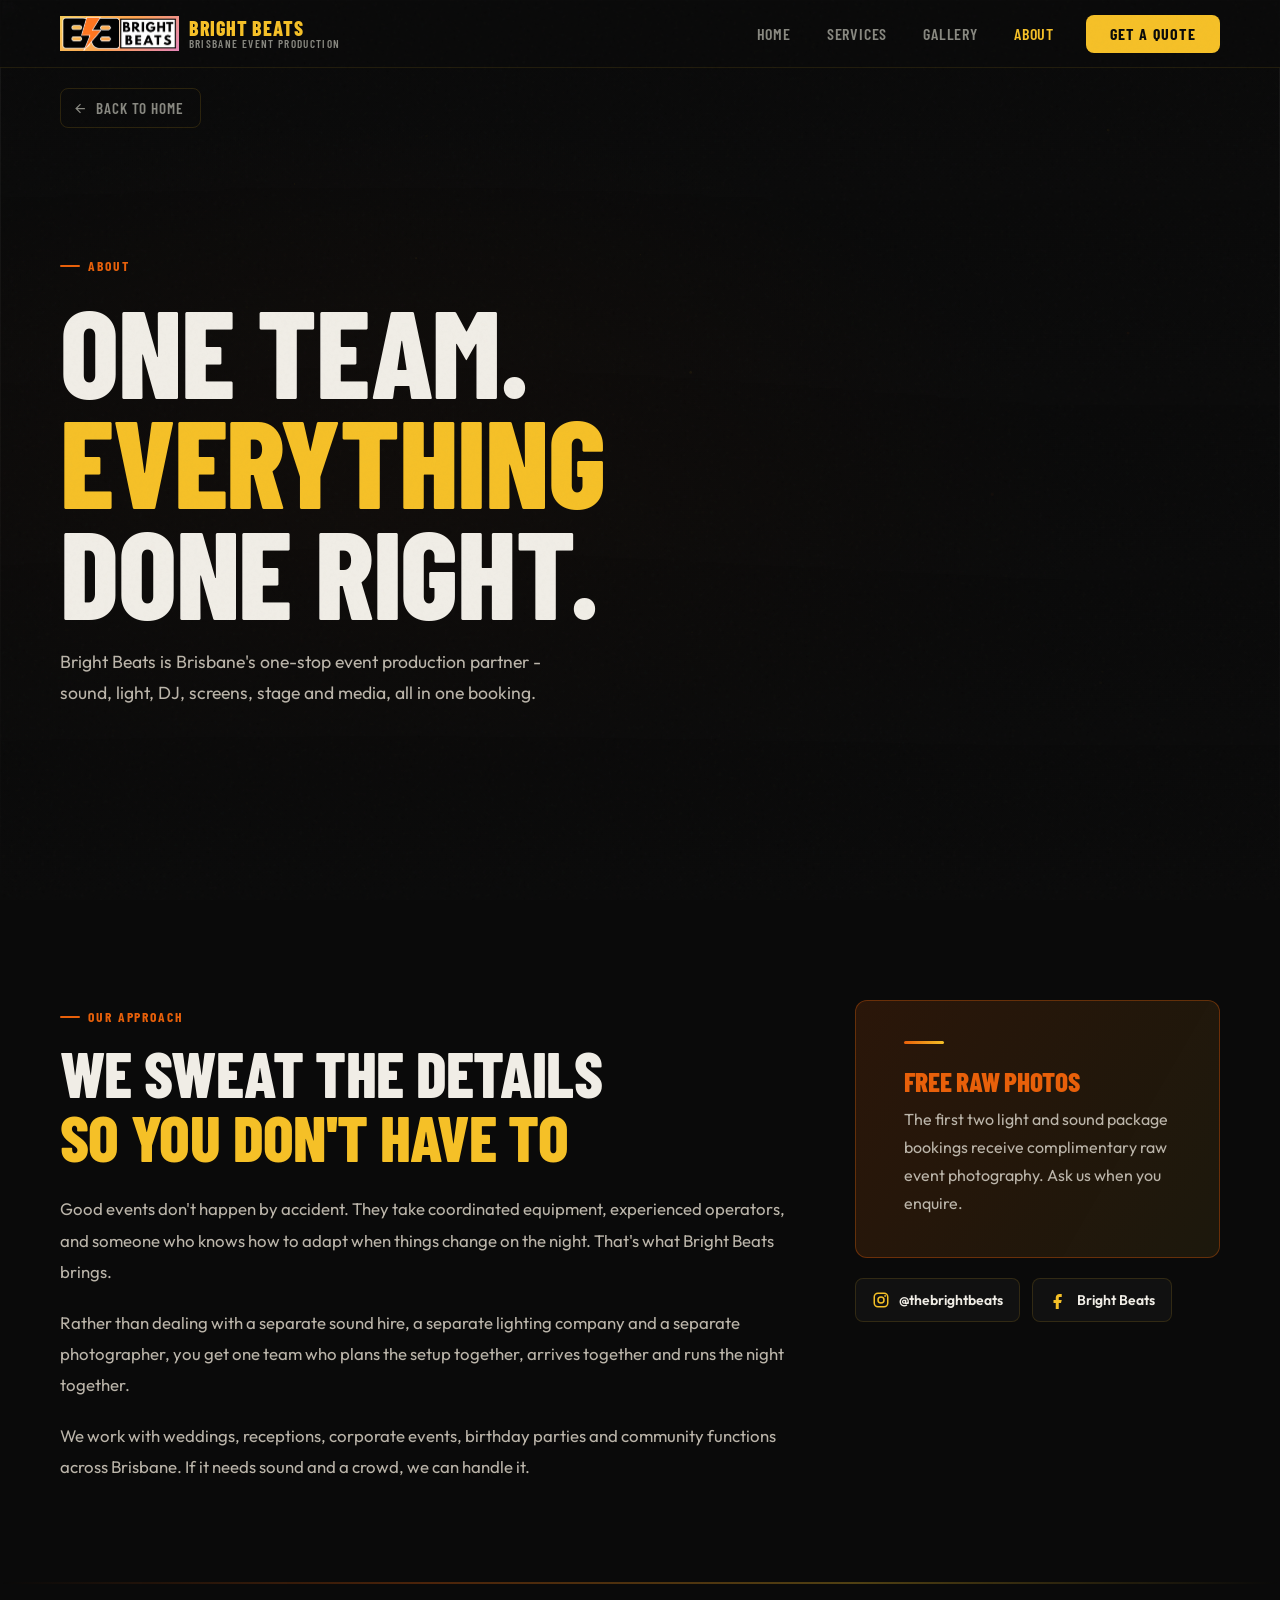
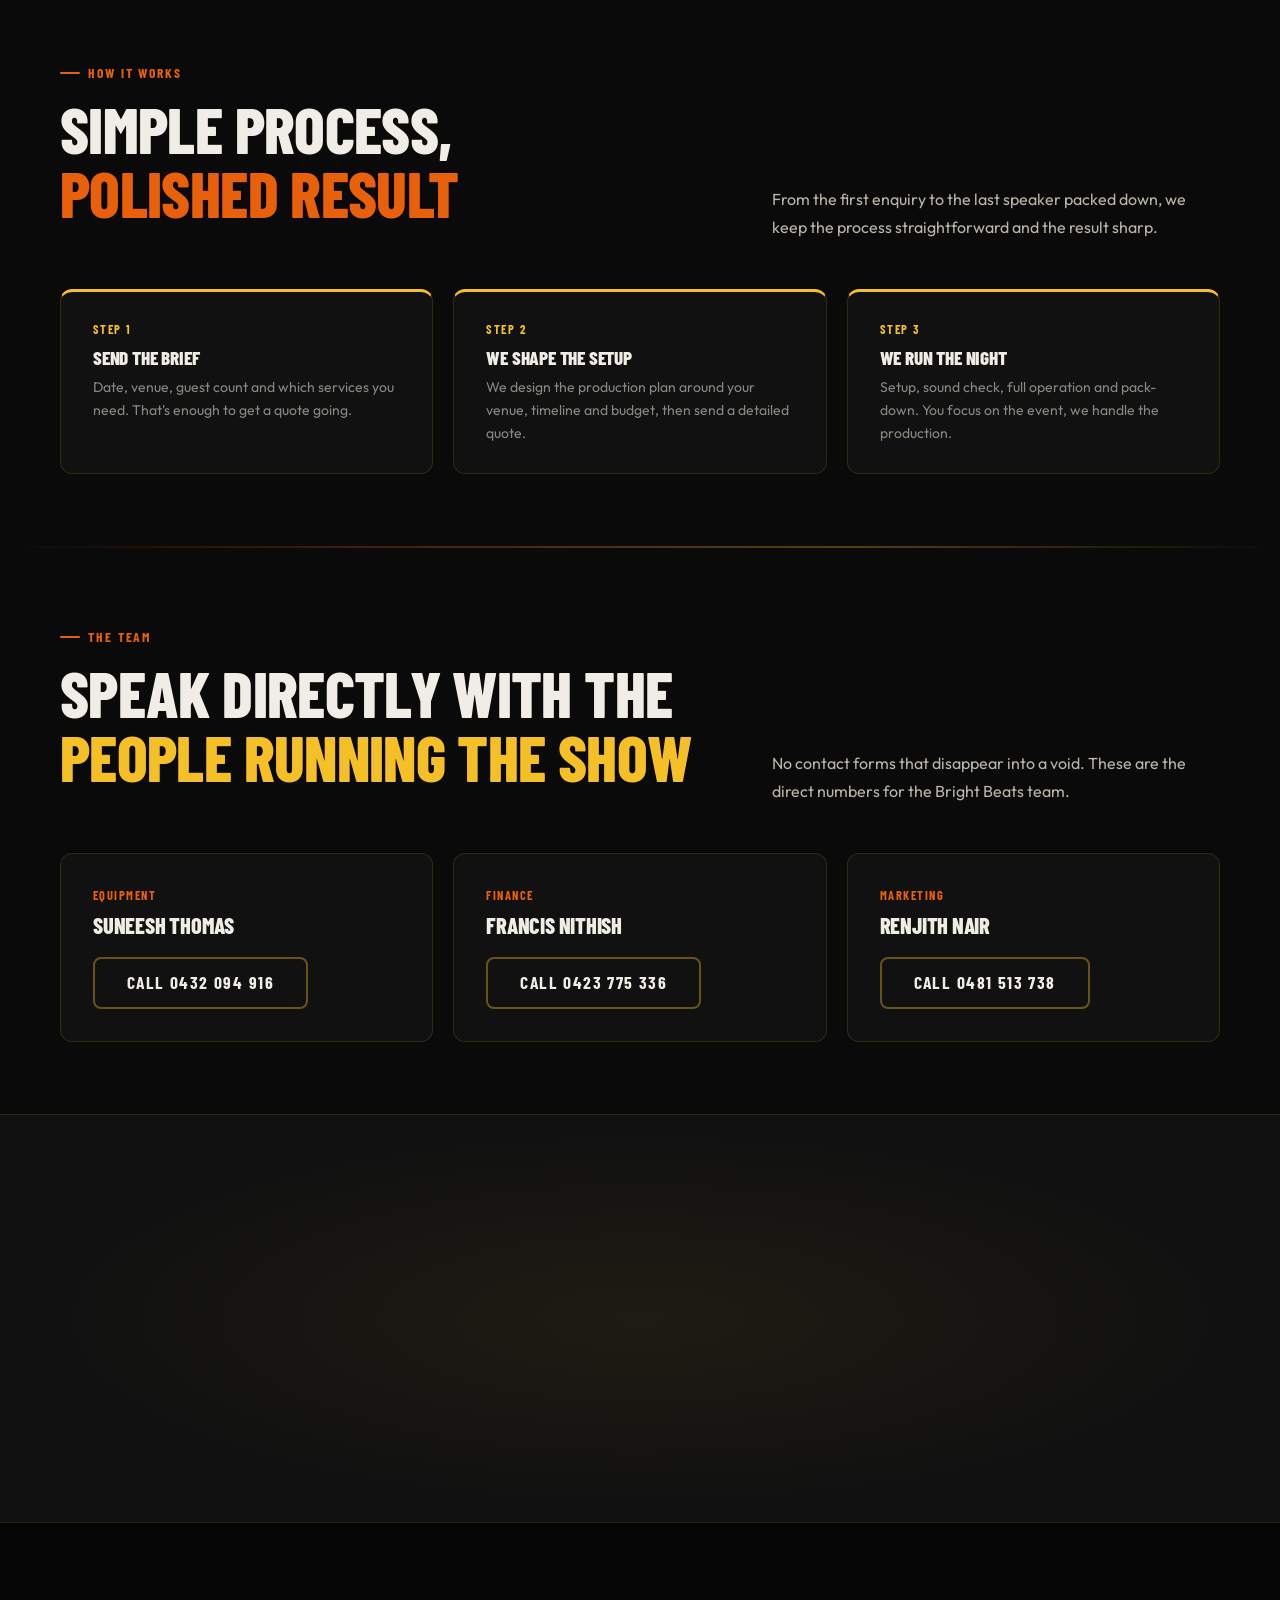
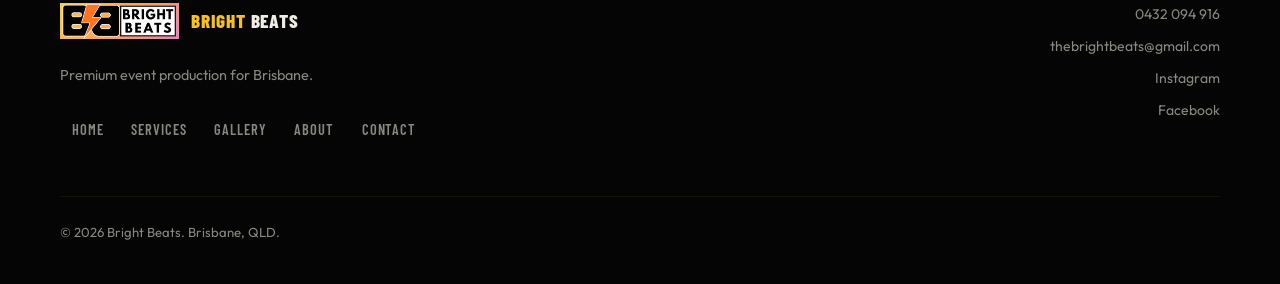
==== commit 95ec29bc: "Swap labels for Marketing and Finance" ====
--- a/about/index.html
+++ b/about/index.html
@@ -141,12 +141,12 @@
             <a href="tel:0432094916" class="btn btn-outline">Call 0432 094 916</a>
           </div>
           <div class="team-card reveal" style="--delay:80ms">
-            <div class="label">Marketing</div>
+            <div class="label">Finance</div>
             <h3>Francis Nithish</h3>
             <a href="tel:0423775336" class="btn btn-outline">Call 0423 775 336</a>
           </div>
           <div class="team-card reveal" style="--delay:160ms">
-            <div class="label">Finance</div>
+            <div class="label">Marketing</div>
             <h3>Renjith Nair</h3>
             <a href="tel:0481513738" class="btn btn-outline">Call 0481 513 738</a>
           </div>
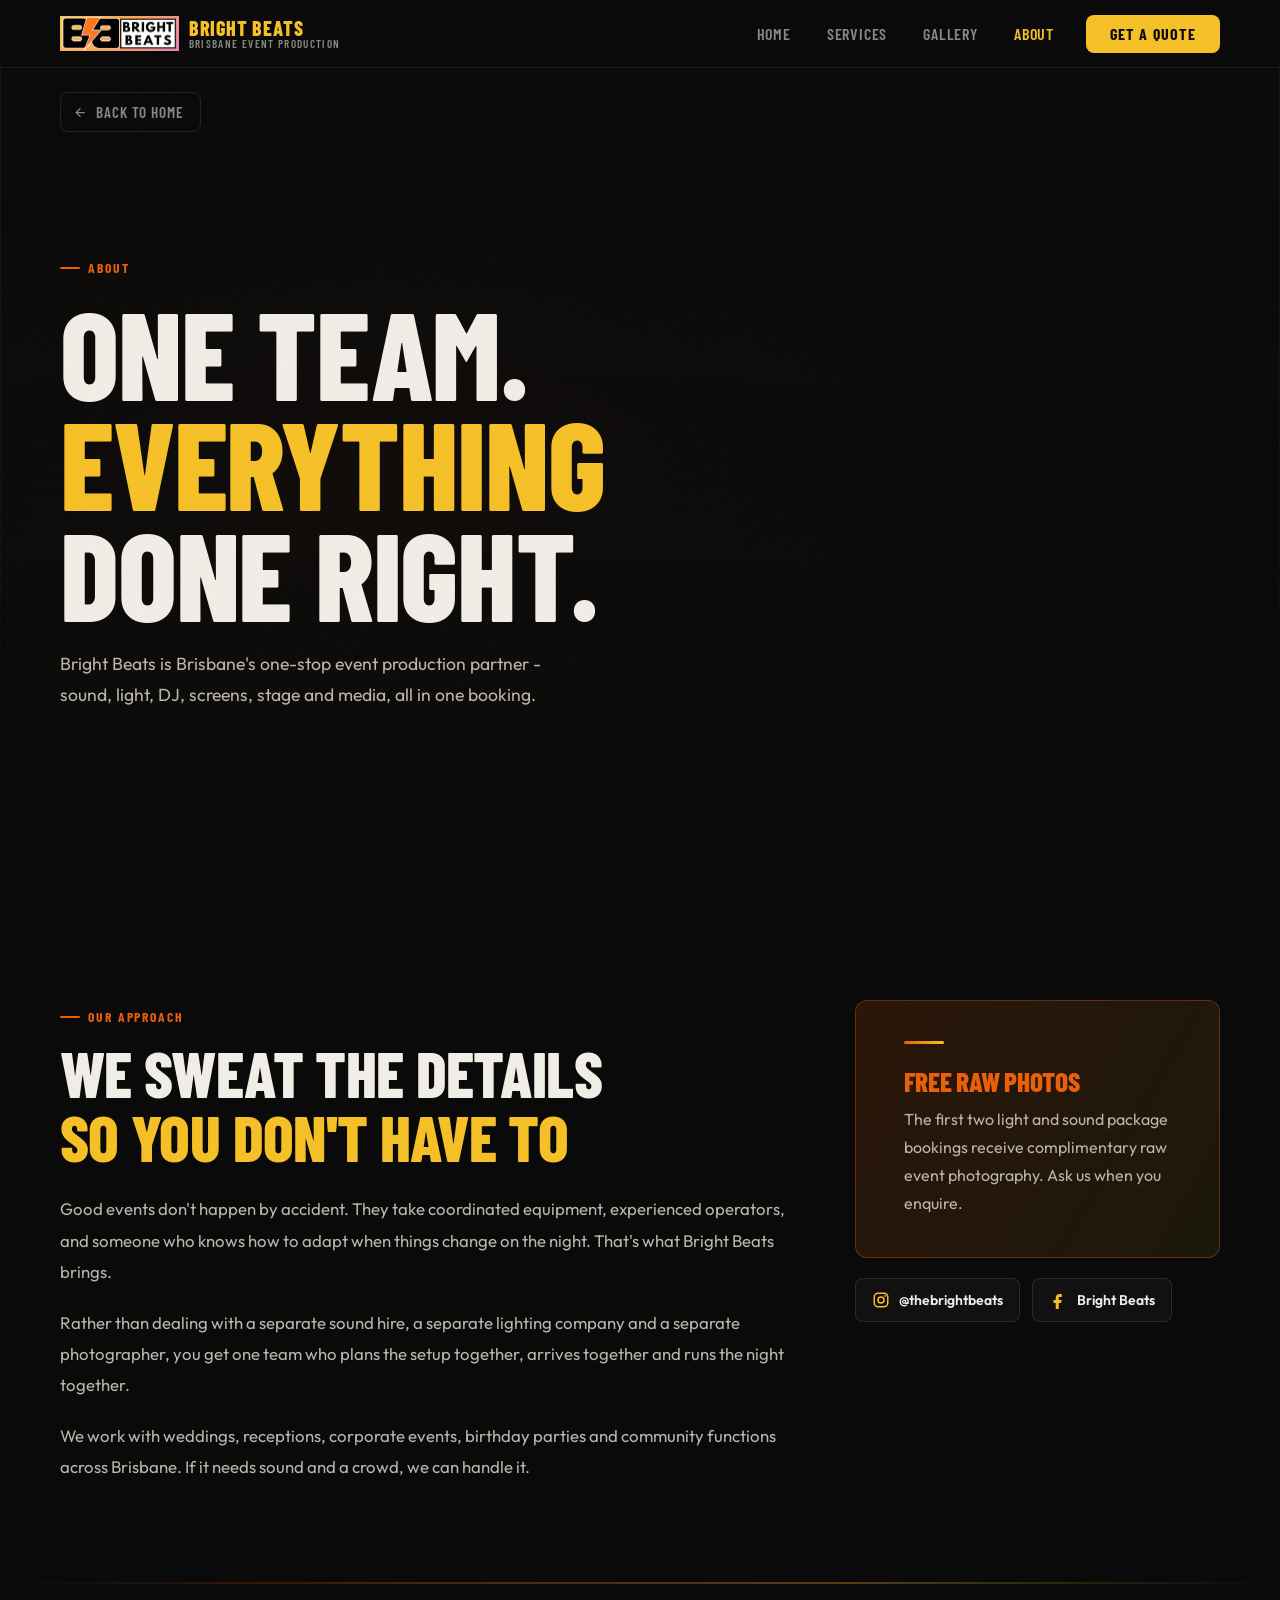
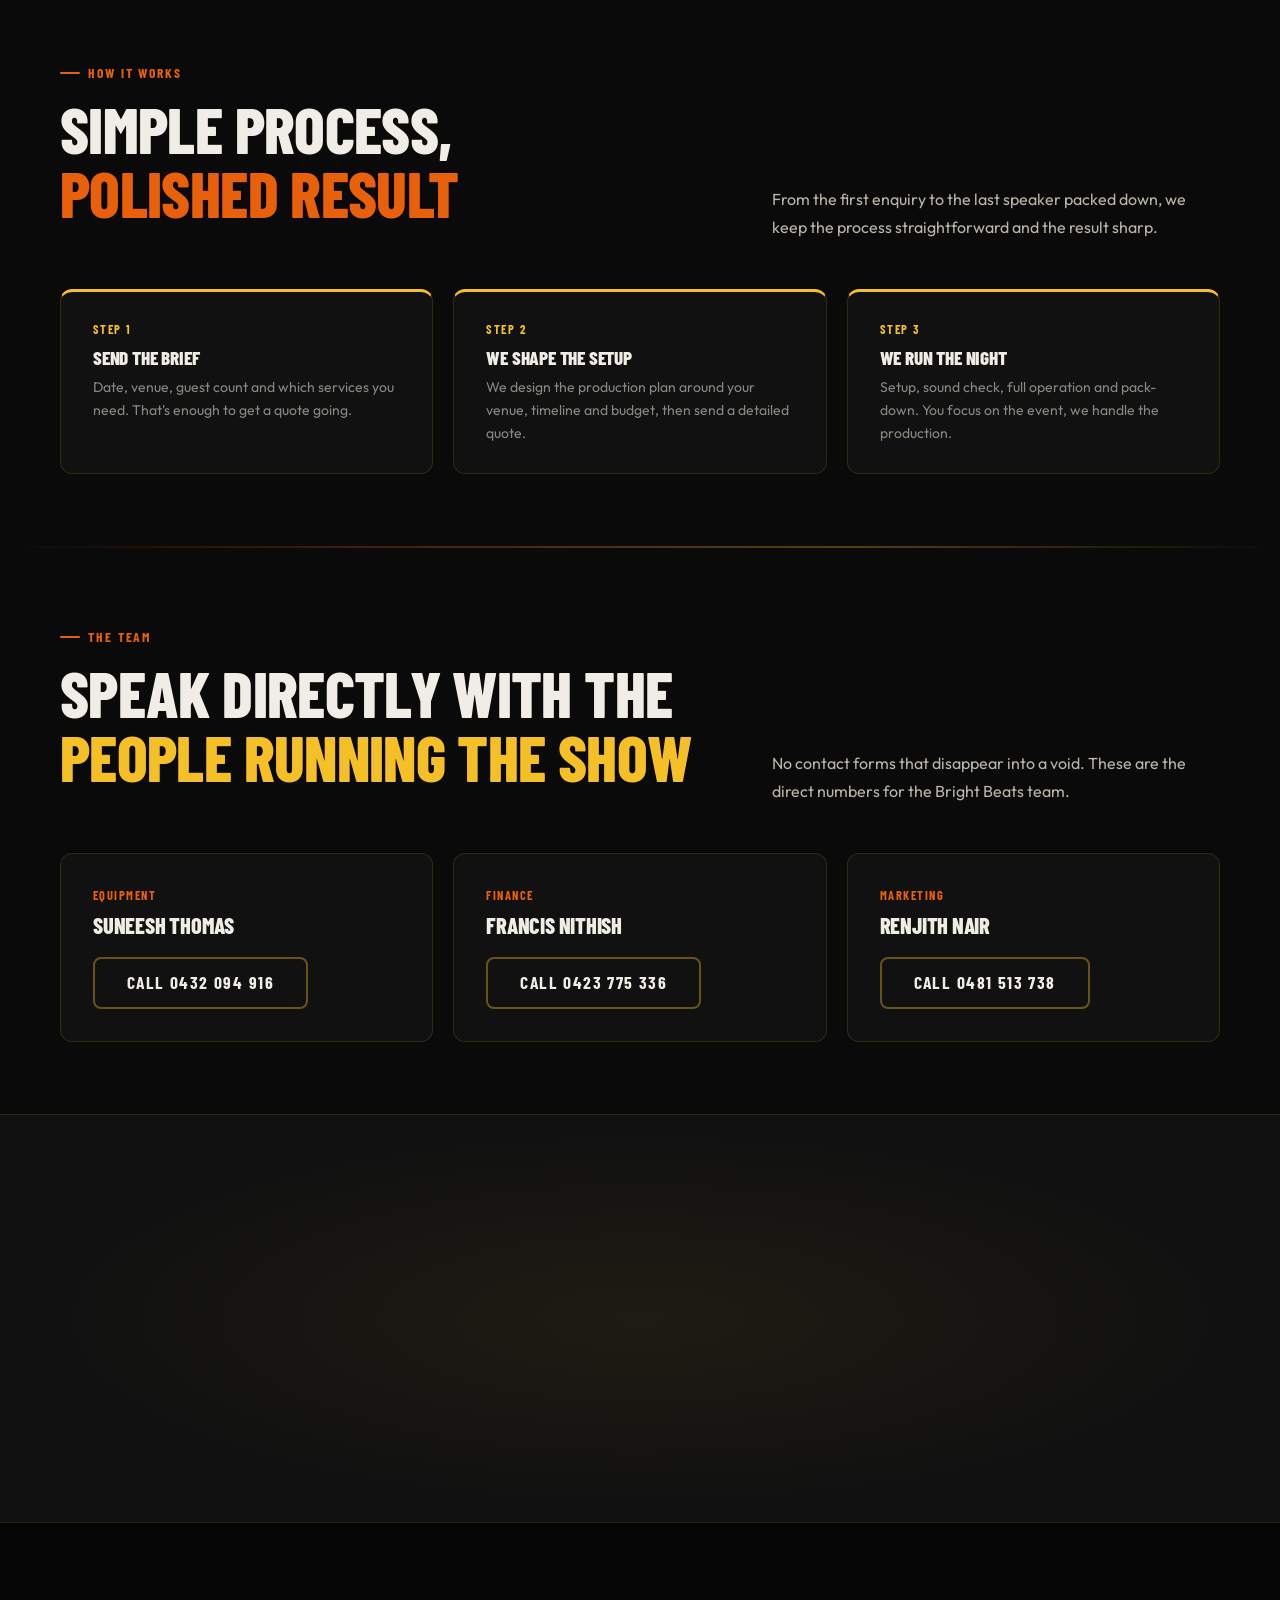
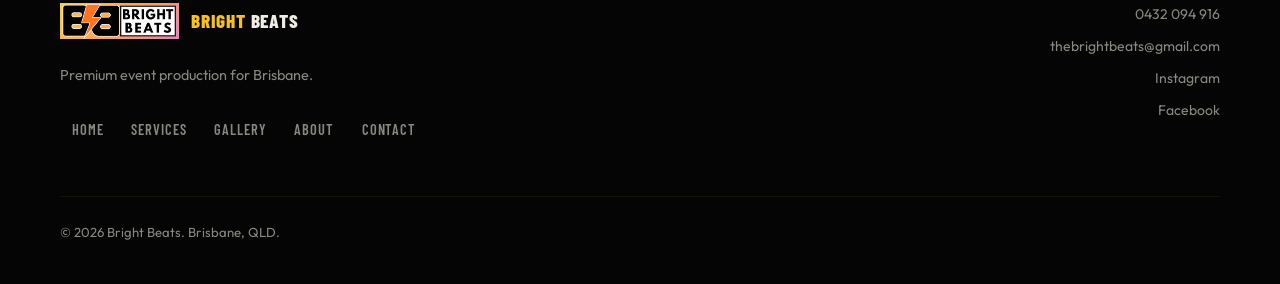
==== commit b549fec4: "Refactor grid layout for about section" ====
--- a/about/index.html
+++ b/about/index.html
@@ -63,7 +63,7 @@
 
     <section class="section">
       <div class="shell">
-        <div style="display:grid; grid-template-columns: minmax(0,1fr) minmax(300px,0.5fr); gap:4rem; align-items:start;">
+        <div class="about-approach-grid">
           <div class="about-story reveal">
             <span class="eyebrow">Our Approach</span>
             <h2 style="margin-bottom:1.5rem;">We Sweat the Details<br><span class="accent-gold">So You Don't Have To</span></h2>
--- a/styles.css
+++ b/styles.css
@@ -35,6 +35,8 @@
   overflow-x: hidden;
   scrollbar-width: thin;
   scrollbar-color: var(--gold-mid) transparent;
+  /* Prevent Safari overscroll from showing white above nav */
+  background-color: var(--bg);
 }
 html::-webkit-scrollbar { width: 5px; }
 html::-webkit-scrollbar-track { background: transparent; }
@@ -78,15 +80,18 @@
   top: 0; left: 0; right: 0;
   z-index: 900;
   height: var(--nav-h);
-  background: rgba(10, 10, 10, 0.85);
+  background: rgba(10, 10, 10, 0.92);
   backdrop-filter: blur(20px);
   -webkit-backdrop-filter: blur(20px);
   border-bottom: 1px solid rgba(245, 192, 39, 0.1);
   transition: background 0.3s, border-color 0.3s;
+  /* Extend upward so Safari overscroll bounce shows nav colour, not page bg */
+  box-shadow: 0 -200px 0 200px rgba(10, 10, 10, 0.92);
 }
 .site-nav.scrolled {
-  background: rgba(10, 10, 10, 0.97);
+  background: rgba(10, 10, 10, 0.98);
   border-color: var(--border);
+  box-shadow: 0 -200px 0 200px rgba(10, 10, 10, 0.98);
 }
 
 .nav-inner {
@@ -177,24 +182,31 @@
   display: none;
   flex-direction: column;
   gap: 5px;
-  width: 38px;
-  height: 38px;
+  width: 42px;
+  height: 42px;
   align-items: center;
   justify-content: center;
   border-radius: 8px;
   border: 1px solid var(--border);
   margin-left: auto;
+  flex-shrink: 0;
 }
 .nav-hamburger span {
   display: block;
-  width: 18px; height: 1.5px;
+  width: 20px; height: 2px;
   background: var(--text);
   border-radius: 99px;
-  transition: transform 0.2s, opacity 0.2s;
-}
-.nav-hamburger[aria-expanded="true"] span:nth-child(1) { transform: rotate(45deg) translate(4.5px, 4.5px); }
-.nav-hamburger[aria-expanded="true"] span:nth-child(2) { opacity: 0; }
-.nav-hamburger[aria-expanded="true"] span:nth-child(3) { transform: rotate(-45deg) translate(4.5px, -4.5px); }
+  transition: transform 0.25s cubic-bezier(0.4,0,0.2,1), opacity 0.2s;
+}
+.nav-hamburger[aria-expanded="true"] span:nth-child(1) { transform: rotate(45deg) translate(5px, 5px); }
+.nav-hamburger[aria-expanded="true"] span:nth-child(2) { opacity: 0; transform: scaleX(0); }
+.nav-hamburger[aria-expanded="true"] span:nth-child(3) { transform: rotate(-45deg) translate(5px, -5px); }
+
+/* ── Mobile nav drawer ── */
+/* The open state for mobile nav — defined here, overridden below at the breakpoint */
+.nav-links.open {
+  display: flex !important;
+}
 
 /* ── Buttons ── */
 .btn {
@@ -578,20 +590,15 @@
     radial-gradient(ellipse at 30% 60%, rgba(232,96,10,0.1), transparent 55%);
 }
 
-/*
- * Back link sits in its own row anchored just below the nav.
- * The main content (eyebrow + h1 + p) is centred vertically
- * in the remaining space — so it always fills the hero regardless
- * of how much text there is.
- */
+/* Back link row — consistent vertical offset from nav across all pages */
 .page-hero-back {
   position: relative;
   z-index: 1;
-  padding-top: calc(var(--nav-h) + 1.25rem);
-  padding-bottom: 0;
+  padding-top: calc(var(--nav-h) + 1.5rem);
   flex-shrink: 0;
 }
 
+/* Main content centred in remaining height */
 .page-hero-content {
   position: relative;
   z-index: 1;
@@ -602,17 +609,11 @@
   padding-bottom: 4rem;
 }
 
-/* Back link inside the .shell inside .page-hero-back */
-.page-hero-back .back-link {
-  display: inline-flex;
-}
-
 .page-hero-content .eyebrow {
   display: flex;
   margin-bottom: 1.1rem;
 }
 
-/* h1 scales up big enough to fill the hero — minimum 4rem */
 .page-hero h1 {
   font-size: clamp(4rem, 9vw + 0.5rem, 8rem);
   margin-bottom: 1.25rem;
@@ -936,6 +937,14 @@
 /* ── About story ── */
 .about-story p { color: var(--text-light); font-size: 1.05rem; line-height: 1.85; }
 
+/* ── About approach grid — avoid inline style on mobile ── */
+.about-approach-grid {
+  display: grid;
+  grid-template-columns: minmax(0, 1fr) minmax(300px, 0.5fr);
+  gap: 4rem;
+  align-items: start;
+}
+
 /* ── Divider ── */
 .divider {
   width: 40px;
@@ -1036,7 +1045,7 @@
 }
 
 /* ══════════════════════
-   RESPONSIVE
+   RESPONSIVE — 1024px
 ══════════════════════ */
 @media (max-width: 1024px) {
   .service-cards { grid-template-columns: repeat(2, 1fr); }
@@ -1049,76 +1058,136 @@
   .team-grid, .brief-grid, .grid-3 { grid-template-columns: repeat(2, 1fr); }
   .cta-inner { grid-template-columns: 1fr; }
   .section-head { grid-template-columns: 1fr; }
-}
-
+  /* About approach grid collapses to single column */
+  .about-approach-grid { grid-template-columns: 1fr; gap: 2rem; }
+}
+
+/* ══════════════════════
+   RESPONSIVE — 768px (MOBILE)
+══════════════════════ */
 @media (max-width: 768px) {
   :root { --nav-h: 60px; }
 
   .shell { width: min(100% - 2rem, 100%); }
 
-  .nav-links, .nav-cta { display: none !important; }
+  /* ── Nav: hide desktop links, show hamburger ── */
+  .nav-links { display: none; }
   .nav-hamburger { display: flex; }
-  .nav-logo img { height: 30px; }
-  .nav-logo-text { font-size: 1.05rem; }
-  .nav-logo-text span:last-child { display: none; }
-
+
+  /* ── On mobile hide the text label, keep just the logo image ── */
+  .nav-logo-text { display: none; }
+  .nav-logo img { height: 32px; }
+
+  /* ── Mobile nav drawer — slides down from nav bar ── */
   .nav-links.open {
     display: flex !important;
     flex-direction: column;
     position: fixed;
-    top: var(--nav-h); left: 0; right: 0;
-    background: rgba(10,10,10,0.98);
-    backdrop-filter: blur(20px);
-    padding: 1.25rem 1.5rem 2rem;
-    border-bottom: 1px solid var(--border);
+    top: var(--nav-h);
+    left: 0;
+    right: 0;
+    /* Extend below with enough height, auto-size to content */
+    background: rgba(8, 8, 8, 0.98);
+    backdrop-filter: blur(24px);
+    -webkit-backdrop-filter: blur(24px);
+    border-bottom: 1px solid var(--border-hi);
+    padding: 0.75rem 1rem 1.25rem;
     z-index: 899;
-    gap: 0.25rem;
-  }
+    gap: 0.15rem;
+    /* Subtle entrance animation */
+    animation: navSlideDown 0.22s cubic-bezier(0.4, 0, 0.2, 1) forwards;
+  }
+
+  @keyframes navSlideDown {
+    from { opacity: 0; transform: translateY(-8px); }
+    to   { opacity: 1; transform: translateY(0); }
+  }
+
+  /* Nav links in drawer */
   .nav-links.open a {
-    padding: 0.75rem 1rem;
+    display: flex;
+    align-items: center;
+    min-height: 52px;
+    padding: 0 1rem;
     border-radius: 8px;
-    font-size: 1.1rem;
-  }
+    font-size: 1.2rem;
+    letter-spacing: 0.06em;
+    color: var(--text-muted);
+    transition: color 0.15s, background 0.15s;
+  }
+  .nav-links.open a:hover,
+  .nav-links.open a.active {
+    color: var(--gold);
+    background: var(--gold-dim);
+  }
+
+  /* Get a Quote CTA in drawer */
   .nav-links.open .nav-cta {
-    display: inline-flex !important;
+    display: flex !important;
     margin-left: 0 !important;
-    margin-top: 0.75rem;
-    min-height: 48px;
+    margin-top: 0.6rem;
+    min-height: 52px;
     justify-content: center;
     background: var(--gold) !important;
     color: #0a0a0a !important;
-  }
-
-  .hero { align-items: flex-start; }
+    border-radius: 8px !important;
+    font-size: 1.1rem !important;
+    font-weight: 700 !important;
+  }
+
+  /* ── Home hero ── */
+  .hero {
+    height: 100svh;
+    min-height: 560px;
+    align-items: flex-start;
+  }
   .hero-content {
-    padding-top: calc(var(--nav-h) + 1.5rem);
-    padding-bottom: 1.5rem;
-    justify-content: flex-start;
+    padding-top: calc(var(--nav-h) + 2rem);
+    padding-bottom: 2rem;
+    justify-content: center;
     max-height: none;
-  }
-  .hero-eyebrow { margin-bottom: 0.6rem; }
+    height: 100%;
+  }
+  .hero-eyebrow { margin-bottom: 0.75rem; }
   .hero h1 {
-    font-size: clamp(3rem, 16vw, 5rem);
+    font-size: clamp(3.2rem, 15vw, 5.5rem);
     line-height: 0.9;
-    margin-bottom: 0.75rem;
+    margin-bottom: 0.9rem;
   }
   .hero-sub {
-    font-size: 0.9rem;
-    line-height: 1.6;
-    margin-bottom: 1.5rem;
-  }
-
-  /* Page hero mobile */
+    font-size: 0.925rem;
+    line-height: 1.65;
+    margin-bottom: 1.75rem;
+    max-width: 100%;
+  }
+
+  /* ── Page heroes (inner pages) ── */
+  .page-hero {
+    height: 100svh;
+    min-height: 560px;
+  }
   .page-hero-back {
-    padding-top: calc(var(--nav-h) + 0.75rem);
+    /* Consistent offset: nav height + 1.25rem across all pages */
+    padding-top: calc(var(--nav-h) + 1.25rem);
+  }
+  .page-hero-content {
+    padding-bottom: 3rem;
   }
   .page-hero h1 {
-    font-size: clamp(3rem, 13vw, 5.5rem);
-  }
-  .page-hero p { font-size: 0.9rem; }
-
+    font-size: clamp(3rem, 14vw, 5rem);
+    line-height: 0.92;
+    margin-bottom: 1rem;
+  }
+  .page-hero p {
+    font-size: 0.925rem;
+    line-height: 1.7;
+    max-width: 100%;
+  }
+
+  /* ── Typography ── */
   h2 { font-size: clamp(1.9rem, 7vw, 2.8rem); }
 
+  /* ── Grids ── */
   .service-cards { grid-template-columns: 1fr; }
   .package-grid { grid-template-columns: 1fr; max-width: 100%; }
   .gallery-grid { grid-template-columns: 1fr; }
@@ -1127,12 +1196,23 @@
   .team-grid, .brief-grid, .grid-3, .grid-2 { grid-template-columns: 1fr; }
   .form-grid { grid-template-columns: 1fr; }
   .checkbox-grid { grid-template-columns: 1fr; }
+  .about-approach-grid { grid-template-columns: 1fr; gap: 2rem; }
+
+  /* ── Contact & form ── */
+  .contact-grid { grid-template-columns: 1fr; }
+  .quote-form { padding: 1.75rem 1.5rem; }
+
+  /* ── Footer ── */
   .footer-inner { grid-template-columns: 1fr; }
   .footer-right { text-align: left; }
   .footer-bottom { flex-direction: column; align-items: flex-start; }
+
+  /* ── Spacing ── */
   .section { padding: 72px 0; }
   .section-tight { padding: 56px 0; }
   .cta-band { padding: 72px 0; }
+
+  /* ── Misc ── */
   #ambient-canvas { display: none; }
   .offer-banner { padding: 1.75rem; }
 }
